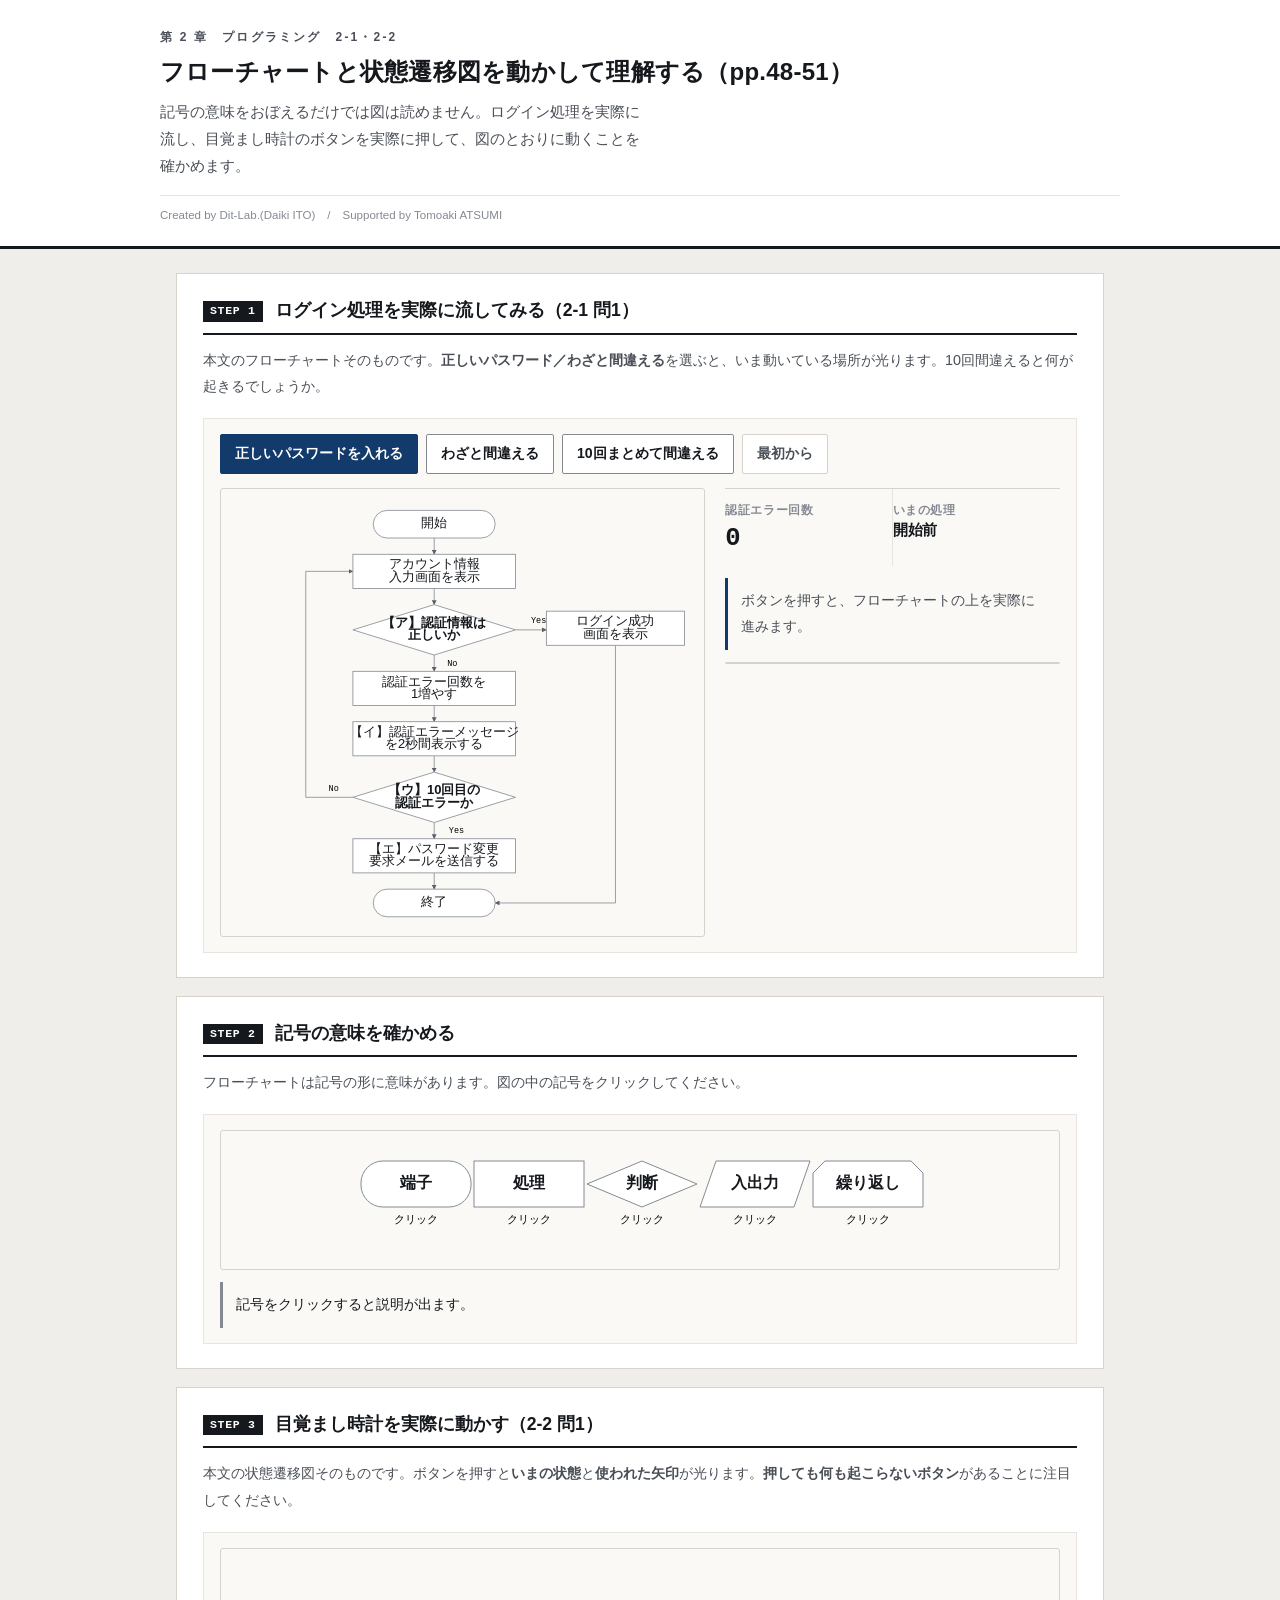
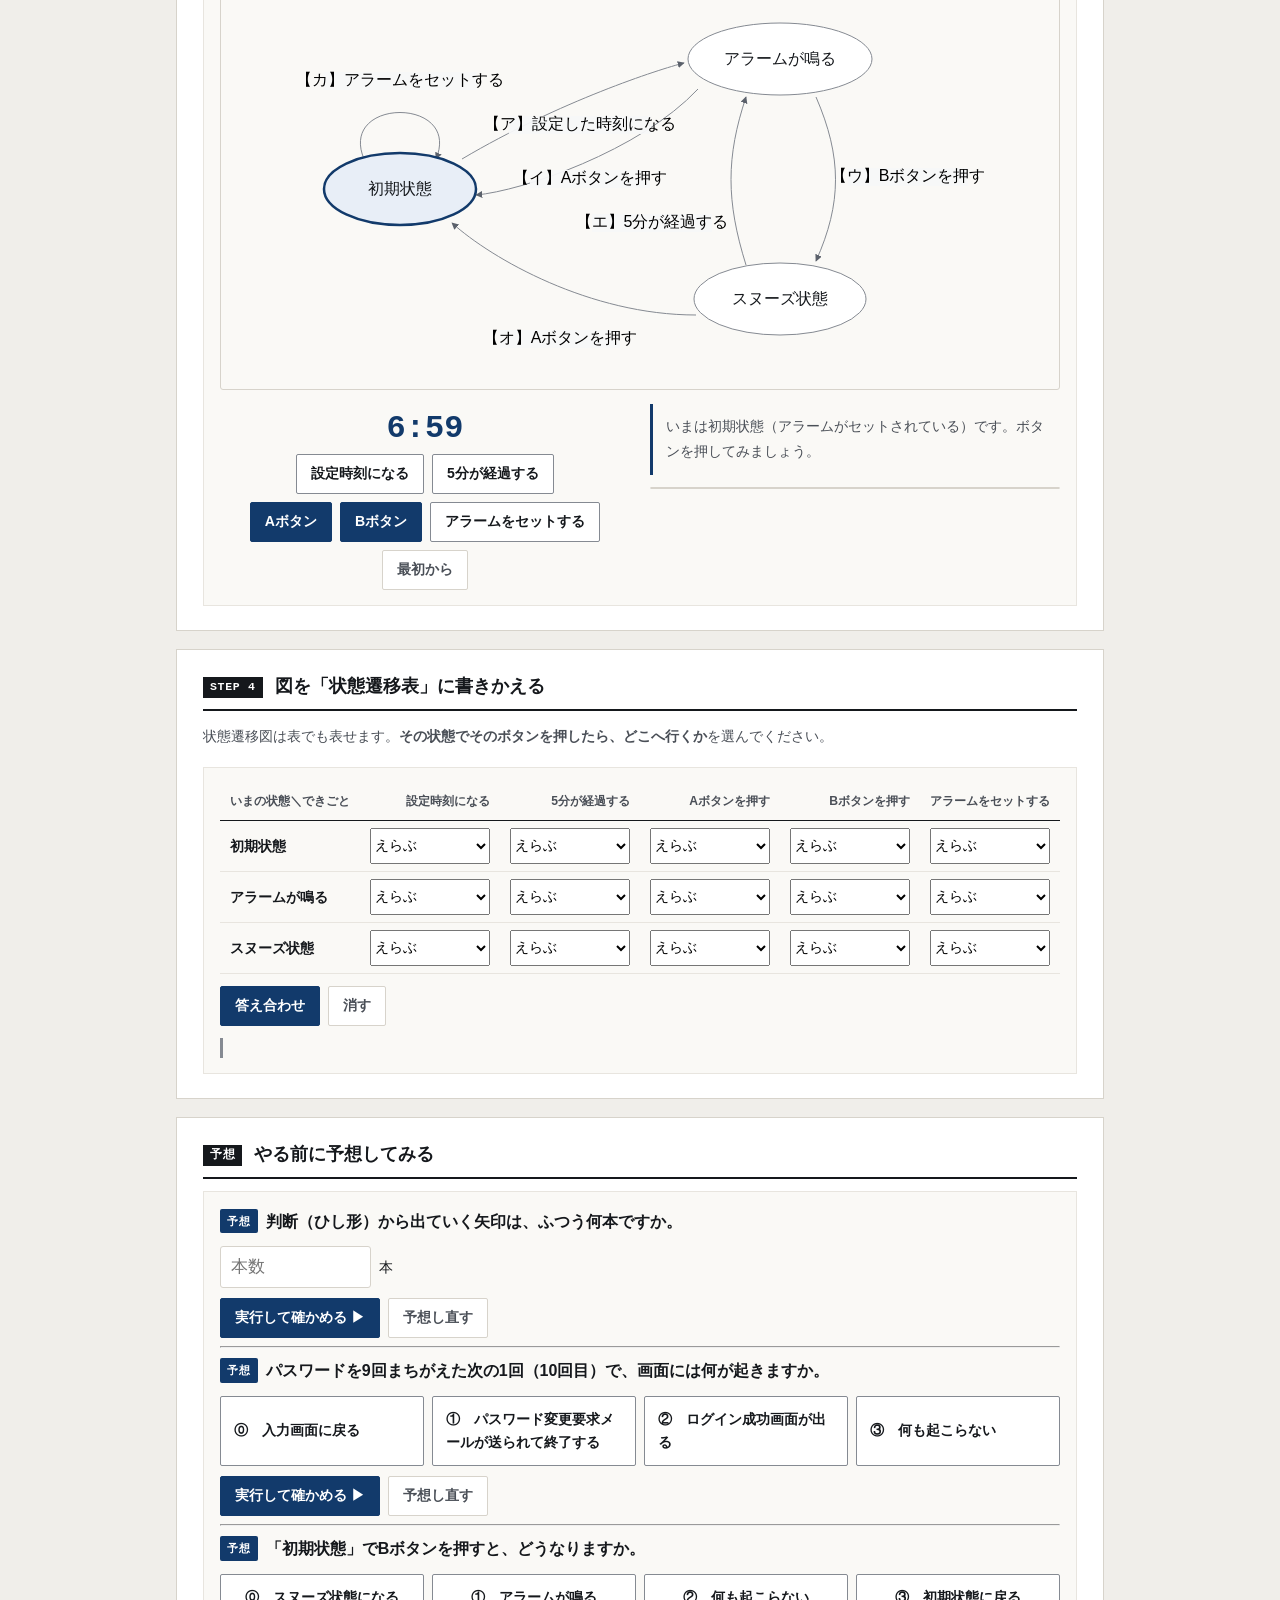
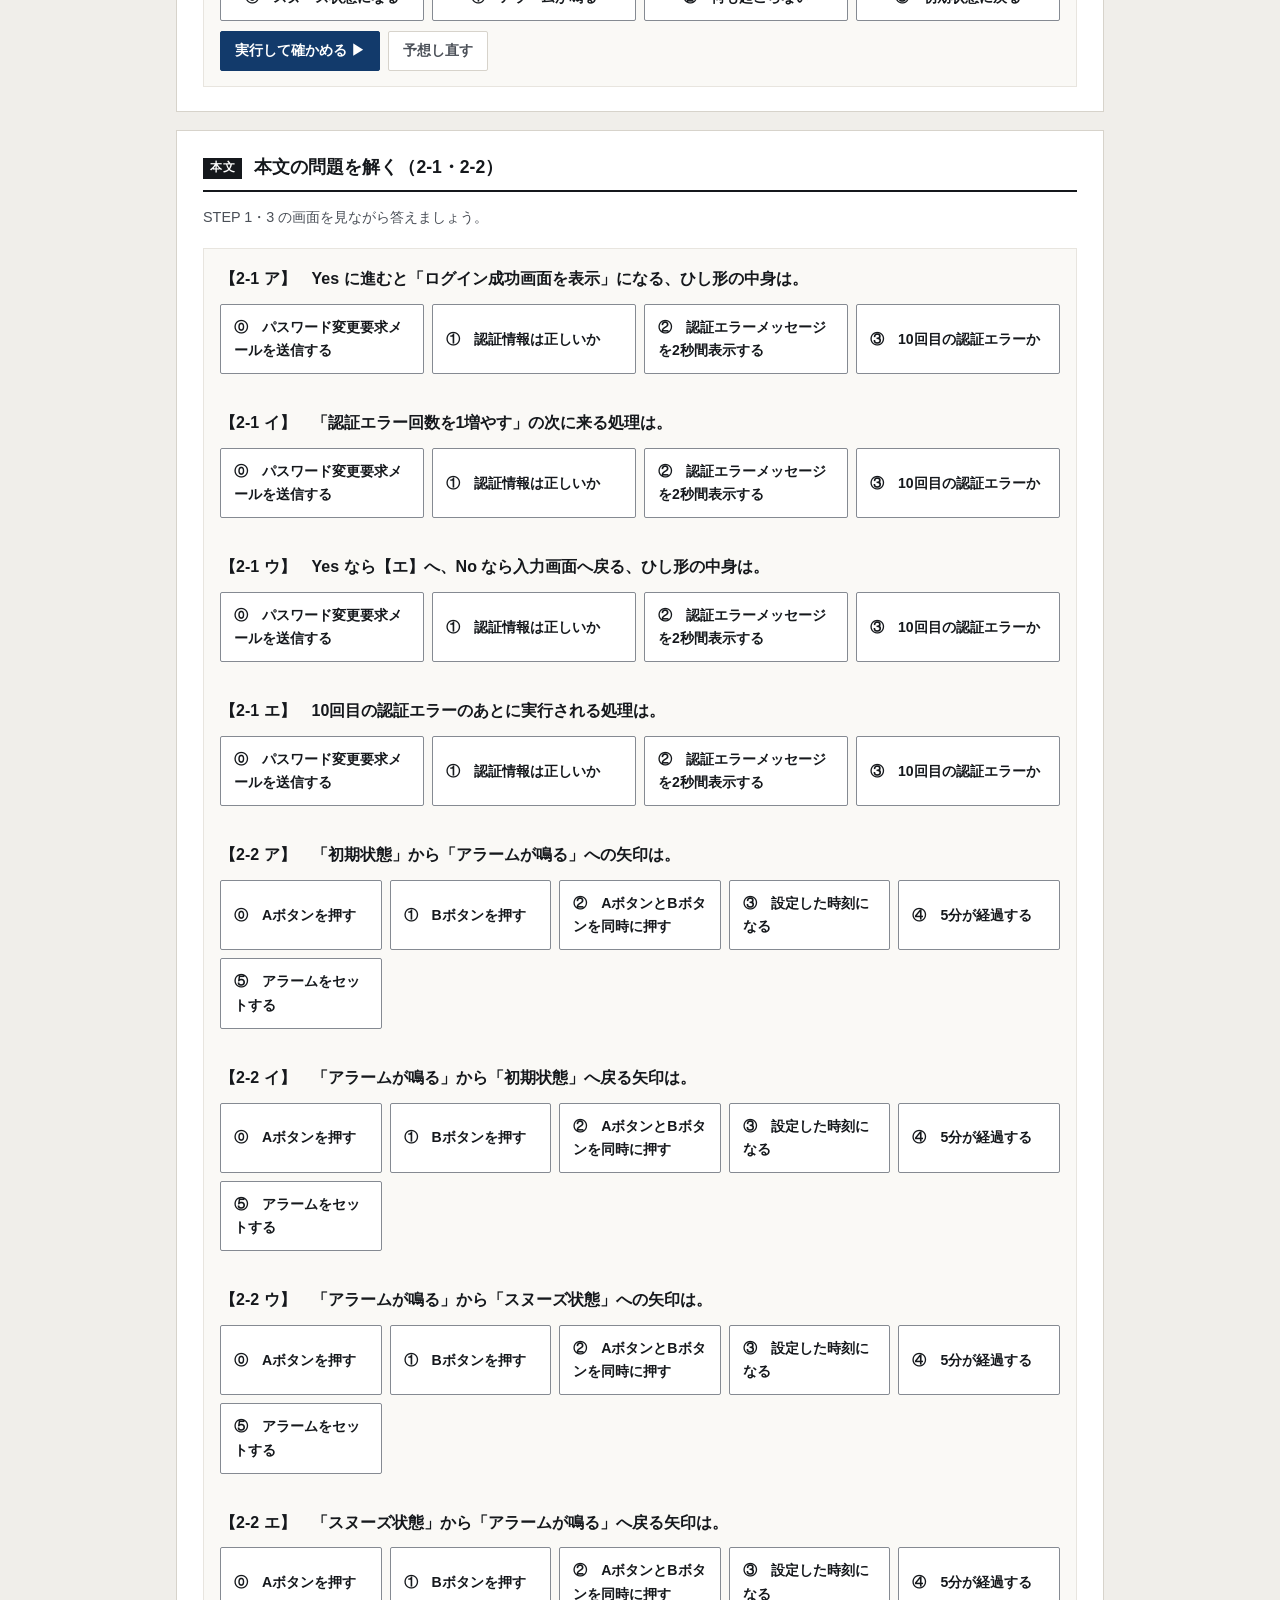
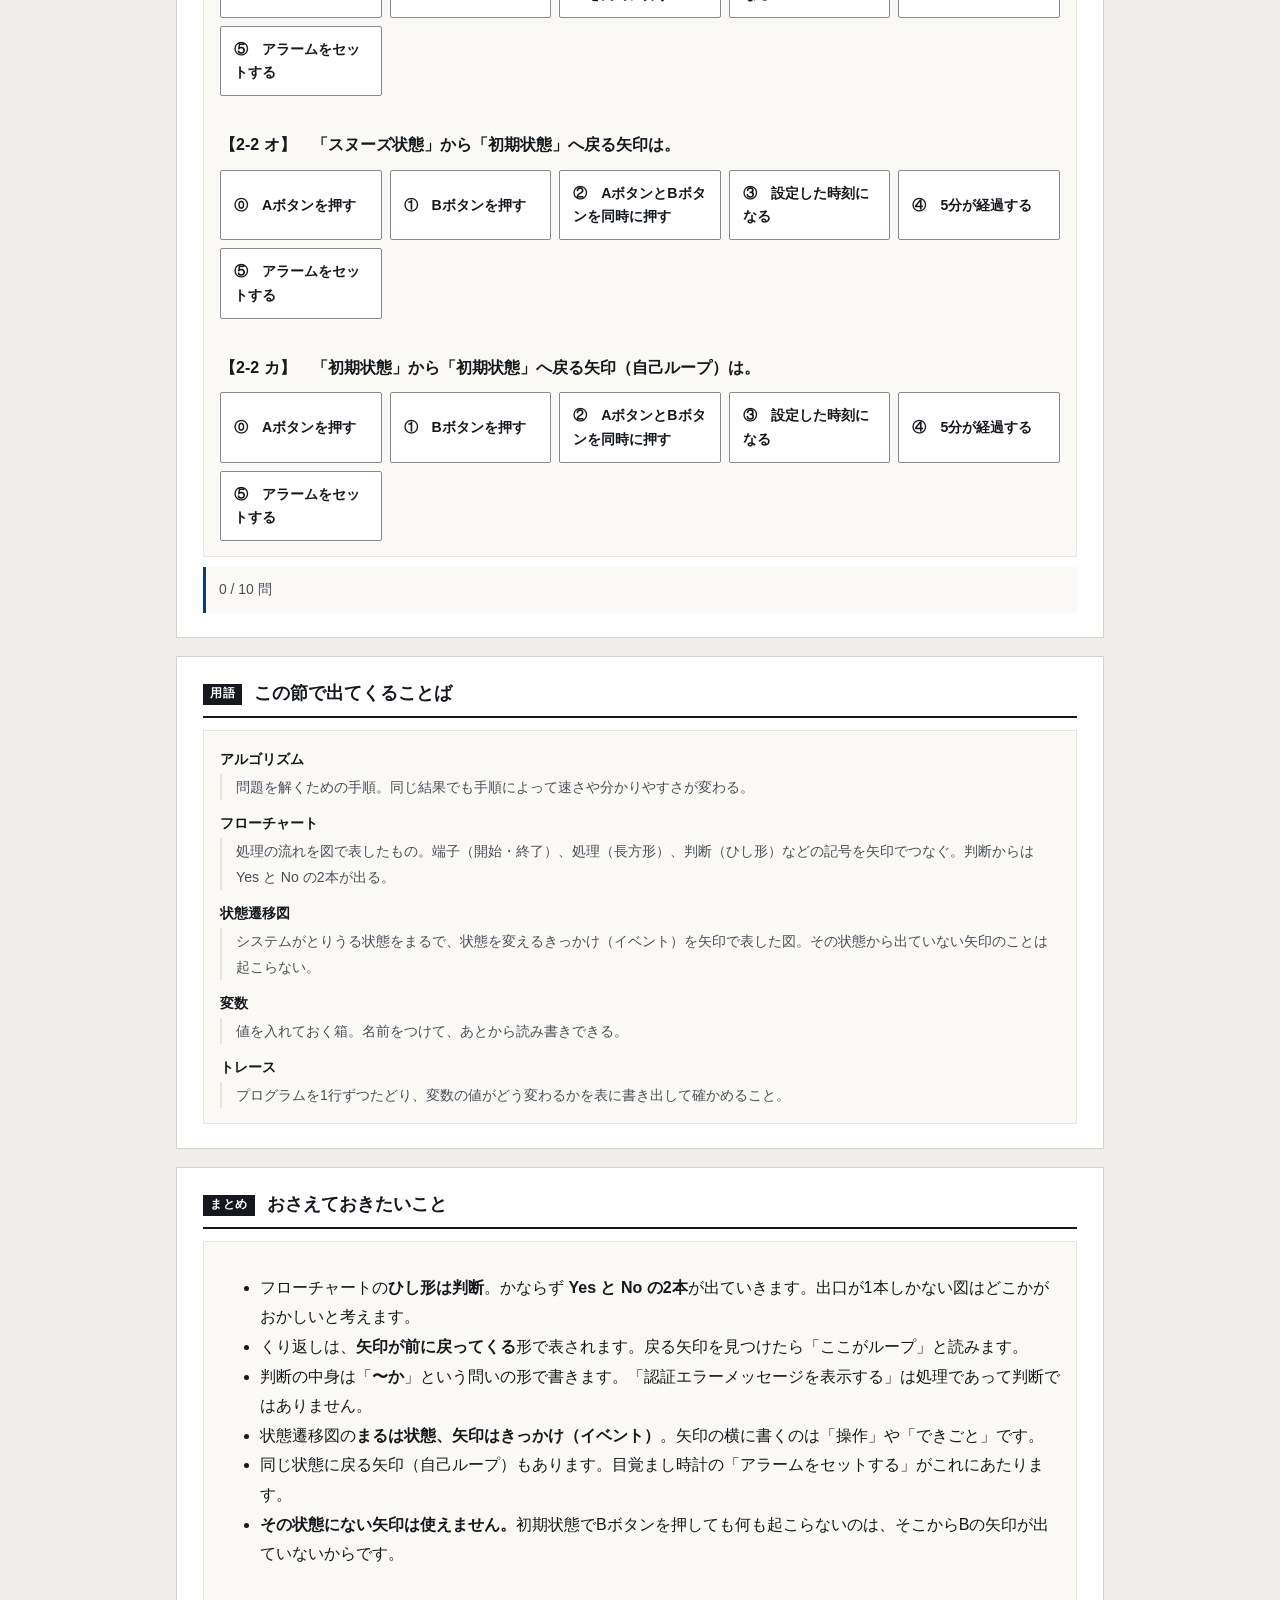
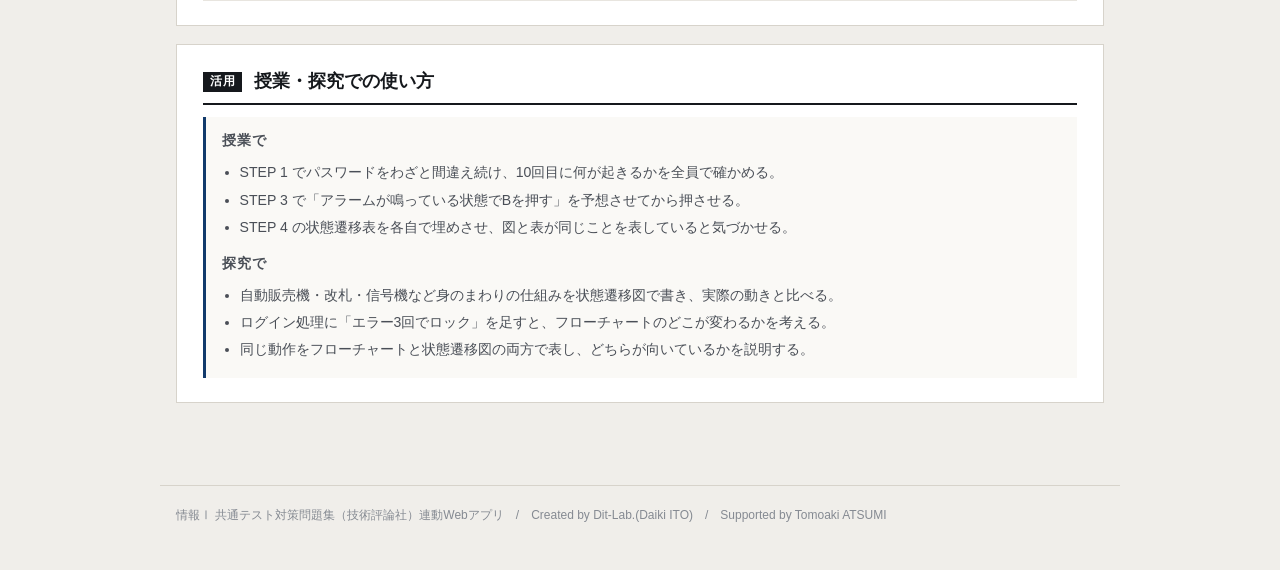
==== index.html @ e41168ec "feat: 2-1・2-2の理解用アプリを新規作成（ログイン処理を実際に流すフローチャート、目覚まし時計の状態遷移図の操作、状態遷移表、本文全10問）" ====
<!DOCTYPE html>
<html lang="ja">
<head>
<meta charset="UTF-8">
<meta name="viewport" content="width=device-width, initial-scale=1.0">
<title>フローチャートと状態遷移図を動かして理解する｜情報Ⅰ共通テスト対策問題集</title>
<meta name="description" content="記号の意味をおぼえるだけでは図は読めません。ログイン処理を実際に流し、目覚まし時計のボタンを実際に押して、図のとおりに動くことを確かめます。">
<link rel="icon" href="data:image/svg+xml,%3Csvg xmlns=%22http://www.w3.org/2000/svg%22 viewBox=%220 0 32 32%22%3E%3Crect width=%2232%22 height=%2232%22 fill=%22%2315181c%22/%3E%3Ctext x=%2216%22 y=%2222%22 font-size=%2218%22 font-family=%22monospace%22 fill=%22%23fff%22 text-anchor=%22middle%22%3E01%3C/text%3E%3C/svg%3E">
<link rel="stylesheet" href="css/style.css?v=ea93572e">
<link rel="stylesheet" href="css/app.css?v=269c6e0c">
</head>
<body>

<header class="app-header">
  <div class="inner">
    <span class="eyebrow">第 2 章　プログラミング　2-1・2-2</span>
    <h1>フローチャートと状態遷移図を動かして理解する（pp.48-51）</h1>
    <p class="lead">記号の意味をおぼえるだけでは図は読めません。ログイン処理を実際に流し、目覚まし時計のボタンを実際に押して、図のとおりに動くことを確かめます。</p>
    <p class="credit">Created by Dit-Lab.(Daiki ITO)　/　Supported by Tomoaki ATSUMI</p>
  </div>
</header>

<main class="wrap">
  <section class="step" id="step1">
    <h2><span class="no">STEP 1</span>ログイン処理を実際に流してみる（2-1 問1）</h2>
    <p class="desc">本文のフローチャートそのものです。<strong>正しいパスワード／わざと間違える</strong>を選ぶと、いま動いている場所が光ります。10回間違えると何が起きるでしょうか。</p>
    <div class="panel">
      <div class="btn-row" style="flex-wrap:wrap">
        <button class="btn primary" data-fc="ok">正しいパスワードを入れる</button>
        <button class="btn" data-fc="ng">わざと間違える</button>
        <button class="btn" data-fc="ng10">10回まとめて間違える</button>
        <button class="btn ghost" data-fc="reset">最初から</button>
      </div>
      <div class="grid c21" style="margin-top:14px">
        <div class="svgwrap"><div id="fcSvg"></div></div>
        <div>
          <div class="metrics">
            <div class="metric"><div class="k">認証エラー回数</div><div class="v" id="fcCnt">0</div></div>
            <div class="metric"><div class="k">いまの処理</div><div class="v" id="fcNow" style="font-size:.95rem">開始前</div></div>
          </div>
          <div class="note" id="fcNote" style="margin-top:12px"></div>
          <div class="evlog" id="fcLog" style="margin-top:12px"></div>
        </div>
      </div>
    </div>
  </section>

  <section class="step" id="step2">
    <h2><span class="no">STEP 2</span>記号の意味を確かめる</h2>
    <p class="desc">フローチャートは記号の形に意味があります。図の中の記号をクリックしてください。</p>
    <div class="panel">
      <div class="svgwrap"><div id="symSvg"></div></div>
      <div class="note" id="symNote" style="margin-top:12px">記号をクリックすると説明が出ます。</div>
    </div>
  </section>

  <section class="step" id="step3">
    <h2><span class="no">STEP 3</span>目覚まし時計を実際に動かす（2-2 問1）</h2>
    <p class="desc">本文の状態遷移図そのものです。ボタンを押すと<strong>いまの状態</strong>と<strong>使われた矢印</strong>が光ります。<strong>押しても何も起こらないボタン</strong>があることに注目してください。</p>
    <div class="panel">
      <div class="svgwrap"><div id="stSvg"></div></div>
      <div class="grid c2" style="margin-top:14px">
        <div>
          <div class="clockbox" id="stClock">6:59</div>
          <div class="btn-row" style="flex-wrap:wrap;justify-content:center">
            <button class="btn" data-ev="time">設定時刻になる</button>
            <button class="btn" data-ev="min5">5分が経過する</button>
          </div>
          <div class="btn-row" style="flex-wrap:wrap;justify-content:center;margin-top:8px">
            <button class="btn primary" data-ev="A">Aボタン</button>
            <button class="btn primary" data-ev="B">Bボタン</button>
            <button class="btn" data-ev="set">アラームをセットする</button>
          </div>
          <div class="btn-row" style="justify-content:center;margin-top:8px">
            <button class="btn ghost" data-ev="reset">最初から</button>
          </div>
        </div>
        <div>
          <div class="note" id="stNote"></div>
          <div class="evlog" id="stLog" style="margin-top:12px"></div>
        </div>
      </div>
    </div>
  </section>

  <section class="step" id="step4">
    <h2><span class="no">STEP 4</span>図を「状態遷移表」に書きかえる</h2>
    <p class="desc">状態遷移図は表でも表せます。<strong>その状態でそのボタンを押したら、どこへ行くか</strong>を選んでください。</p>
    <div class="panel">
      <div class="tbl-scroll"><table class="tbl strans" id="trTable"></table></div>
      <div class="btn-row" style="margin-top:12px">
        <button class="btn primary" id="trCheck">答え合わせ</button>
        <button class="btn ghost" id="trClear">消す</button>
      </div>
      <div class="note" id="trNote" style="margin-top:12px"></div>
    </div>
  </section>

  <section class="step" id="stepGuess">
    <h2><span class="no">予想</span>やる前に予想してみる</h2>
    <div class="panel">
      <div id="pd1"></div>
      <hr class="sep">
      <div id="pd2"></div>
      <hr class="sep">
      <div id="pd3"></div>
    </div>
  </section>

  <section class="step" id="stepBook">
    <h2><span class="no">本文</span>本文の問題を解く（2-1・2-2）</h2>
    <p class="desc">STEP 1・3 の画面を見ながら答えましょう。</p>
    <div class="panel" id="bookBox"></div>
    <div class="note" id="bookNote" style="margin-top:10px"></div>
  </section>

  <section class="step" id="glossary">
    <h2><span class="no">用語</span>この節で出てくることば</h2>
    <div class="panel"><div id="glossBox"></div></div>
  </section>

  <section class="step" id="wrap">
    <h2><span class="no">まとめ</span>おさえておきたいこと</h2>
    <div class="panel">
      <ul class="bullets">
        <li>フローチャートの<strong>ひし形は判断</strong>。かならず <strong>Yes と No の2本</strong>が出ていきます。出口が1本しかない図はどこかがおかしいと考えます。</li>
        <li>くり返しは、<strong>矢印が前に戻ってくる</strong>形で表されます。戻る矢印を見つけたら「ここがループ」と読みます。</li>
        <li>判断の中身は「<strong>〜か</strong>」という問いの形で書きます。「認証エラーメッセージを表示する」は処理であって判断ではありません。</li>
        <li>状態遷移図の<strong>まるは状態、矢印はきっかけ（イベント）</strong>。矢印の横に書くのは「操作」や「できごと」です。</li>
        <li>同じ状態に戻る矢印（自己ループ）もあります。目覚まし時計の「アラームをセットする」がこれにあたります。</li>
        <li><strong>その状態にない矢印は使えません。</strong>初期状態でBボタンを押しても何も起こらないのは、そこからBの矢印が出ていないからです。</li>
      </ul>
    </div>
  </section>

  <section class="step">
    <h2><span class="no">活用</span>授業・探究での使い方</h2>
    <div class="use-note">
      <h3>授業で</h3>
      <ul>
        <li>STEP 1 でパスワードをわざと間違え続け、10回目に何が起きるかを全員で確かめる。</li>
        <li>STEP 3 で「アラームが鳴っている状態でBを押す」を予想させてから押させる。</li>
        <li>STEP 4 の状態遷移表を各自で埋めさせ、図と表が同じことを表していると気づかせる。</li>
      </ul>
      <h3 style="margin-top:12px">探究で</h3>
      <ul>
        <li>自動販売機・改札・信号機など身のまわりの仕組みを状態遷移図で書き、実際の動きと比べる。</li>
        <li>ログイン処理に「エラー3回でロック」を足すと、フローチャートのどこが変わるかを考える。</li>
        <li>同じ動作をフローチャートと状態遷移図の両方で表し、どちらが向いているかを説明する。</li>
      </ul>
    </div>
  </section>

</main>

<footer class="app-footer">
  情報Ⅰ 共通テスト対策問題集（技術評論社）連動Webアプリ　/　Created by Dit-Lab.(Daiki ITO)　/　Supported by Tomoaki ATSUMI
</footer>

<script src="js/terms.js?v=8bb83ddb"></script>
<script src="js/quiz.js?v=13402362"></script>
<script src="js/predict.js?v=1b9c8bf0"></script>
<script src="js/app.js?v=bdd1c2e1"></script>
</body>
</html>
---- css/style.css ----
/* =========================================================
   情報Ⅰ 共通テスト対策問題集 — Web アプリ共通スタイル
   紙面（参考書）に寄せた設計。装飾色は使わず、色は意味を持つときだけ。
   ========================================================= */

:root{
  --paper:#ffffff;
  --paper-2:#faf9f6;      /* うすい紙 */
  --bg:#f0eeea;           /* 台紙 */
  --ink:#15181c;
  --ink-2:#4a4f57;
  --ink-3:#858a92;
  --rule:#d7d3cb;         /* 罫線 */
  --rule-2:#e8e5df;
  --accent:#123a6b;       /* 濃紺。主要操作と現在地だけに使う */
  --accent-w:#e9eef6;
  --zero:#c0392b;         /* 左＝0 */
  --one:#1d4ed8;          /* 右＝1 */
  --ok:#1f7a3d;   --ok-bg:#eef6f0;
  --ng:#b3261e;   --ng-bg:#fbefee;
  --warn:#8a5a00; --warn-bg:#fbf5e8;
  --font:"Hiragino Kaku Gothic ProN","Hiragino Sans","Yu Gothic Medium","Yu Gothic",
         "Noto Sans JP",Meiryo,-apple-system,BlinkMacSystemFont,sans-serif;
  --mono:"SFMono-Regular",Menlo,Consolas,"Courier New",monospace;
}

*{box-sizing:border-box}
[hidden]{display:none !important}
html{-webkit-text-size-adjust:100%}
body{
  margin:0; background:var(--bg); color:var(--ink);
  font-family:var(--font); font-size:16px; line-height:1.85;
  font-feature-settings:"palt" 1;
}
h1,h2,h3,h4{line-height:1.45; margin:0; font-weight:700}
p{margin:0 0 .75em} p:last-child{margin-bottom:0}
a{color:var(--accent)}

/* ---------- 標題 ---------- */
.app-header{background:var(--paper); border-bottom:3px solid var(--ink); padding:26px 20px 20px}
.app-header .inner{max-width:960px; margin:0 auto}
.app-header .eyebrow{
  font-size:.75rem; font-weight:700; color:var(--ink-2); letter-spacing:.18em;
  display:block; margin-bottom:7px;
}
.app-header h1{font-size:1.5rem; letter-spacing:.01em}
.app-header .lead{font-size:.92rem; color:var(--ink-2); margin-top:9px; max-width:60ch}
.app-header .credit{
  font-size:.72rem; color:var(--ink-3); margin-top:14px;
  padding-top:9px; border-top:1px solid var(--rule-2);
}

/* ---------- 版面 ---------- */
.wrap{max-width:960px; margin:0 auto; padding:24px 16px 64px}
.step{background:var(--paper); border:1px solid var(--rule); padding:24px 26px; margin-bottom:18px}
.step > h2{
  display:flex; align-items:baseline; gap:12px; font-size:1.1rem;
  padding-bottom:9px; border-bottom:2px solid var(--ink); margin-bottom:12px;
}
.step > h2 .no{
  flex:none; font-family:var(--mono); font-size:.72rem; font-weight:700;
  background:var(--ink); color:var(--paper); padding:2px 7px; letter-spacing:.06em;
  position:relative; top:-2px;
}
.step > .desc{color:var(--ink-2); font-size:.9rem; margin-bottom:18px}
.step[hidden]{display:none}

.grid{display:grid; gap:20px}
.grid > *{min-width:0}          /* 子の中身で列が広がるのを防ぐ */
@media(min-width:800px){ .grid.c2{grid-template-columns:1fr 1fr} }
@media(min-width:800px){ .grid.c21{grid-template-columns:1.45fr 1fr} }

.panel{border:1px solid var(--rule-2); background:var(--paper-2); padding:15px 16px; min-width:0}
.panel > h3{
  font-size:.8rem; font-weight:700; color:var(--ink-2); letter-spacing:.08em;
  margin-bottom:12px; padding-bottom:6px; border-bottom:1px solid var(--rule);
}

/* ---------- 部品 ---------- */
.btn{
  appearance:none; border:1px solid var(--ink-3); background:var(--paper); color:var(--ink);
  font-family:inherit; font-size:.88rem; font-weight:700; padding:8px 14px;
  border-radius:2px; cursor:pointer; min-height:40px; line-height:1.4;
  transition:background .12s, border-color .12s, color .12s;
}
.btn:hover:not(:disabled){background:var(--accent-w); border-color:var(--accent); color:var(--accent)}
.btn:disabled{opacity:.35; cursor:not-allowed}
.btn.primary{background:var(--accent); color:var(--paper); border-color:var(--accent)}
.btn.primary:hover:not(:disabled){background:#0d2c53; color:var(--paper)}
.btn.ghost{border-color:var(--rule); color:var(--ink-2)}
.btn.sm{font-size:.8rem; padding:5px 10px; min-height:34px}
.btn-row{display:flex; flex-wrap:wrap; gap:8px; align-items:center}

/* タブ（見出し下線式） */
.seg{display:flex; gap:0; border-bottom:1px solid var(--rule)}
.seg button{
  appearance:none; border:0; background:transparent; font-family:inherit; font-size:.88rem;
  font-weight:700; color:var(--ink-3); padding:9px 4px; margin-right:26px; cursor:pointer;
  border-bottom:3px solid transparent; margin-bottom:-1px; min-height:40px;
}
.seg button:hover{color:var(--ink-2)}
.seg button[aria-pressed="true"]{color:var(--ink); border-bottom-color:var(--accent)}

label.fld{display:block; font-size:.78rem; font-weight:700; color:var(--ink-2); margin-bottom:5px; letter-spacing:.04em}
input[type=text], textarea, input[type=number]{
  width:100%; font-family:inherit; font-size:1rem; color:var(--ink);
  border:1px solid var(--ink-3); border-radius:2px; padding:9px 11px;
  background:var(--paper); min-height:42px;
}
input:focus, textarea:focus{outline:2px solid var(--accent); outline-offset:-1px; border-color:var(--accent)}
.btn:focus-visible, .seg button:focus-visible, .node-card:focus-visible{outline:2px solid var(--accent); outline-offset:2px}
textarea{resize:vertical; line-height:1.7}
.mono{font-family:var(--mono)}

table.tbl{width:100%; border-collapse:collapse; font-size:.89rem}
table.tbl th, table.tbl td{border-bottom:1px solid var(--rule-2); padding:7px 10px; text-align:right}
table.tbl th:first-child, table.tbl td:first-child{text-align:left}
table.tbl thead th{border-bottom:1.5px solid var(--ink); font-size:.76rem; color:var(--ink-2); font-weight:700; white-space:nowrap}
.tbl-scroll{overflow-x:auto; -webkit-overflow-scrolling:touch; max-width:100%}

.note{padding:10px 13px; font-size:.87rem; border-left:3px solid var(--ink-3); background:var(--paper-2)}
.note.ok{background:var(--ok-bg); border-left-color:var(--ok); color:#123f22}
.note.ng{background:var(--ng-bg); border-left-color:var(--ng); color:#6d1a15}
.note.info{background:var(--paper-2); border-left-color:var(--accent); color:var(--ink-2)}
.note.warn{background:var(--warn-bg); border-left-color:var(--warn); color:#5c3d00}
.note[hidden]{display:none}

.badge{
  display:inline-block; font-size:.72rem; font-weight:700; padding:1px 7px;
  border:1px solid var(--rule); color:var(--ink-2); background:var(--paper); letter-spacing:.04em;
}

/* 数値は罫線で仕切るだけ。カードにしない */
.metrics{display:flex; flex-wrap:wrap; gap:0; border-top:1px solid var(--rule)}
.metric{flex:1 1 130px; padding:11px 14px 11px 0; border-right:1px solid var(--rule-2)}
.metric:last-child{border-right:0}
.metric .k{font-size:.74rem; color:var(--ink-3); font-weight:700; letter-spacing:.05em}
.metric .v{font-size:1.6rem; font-weight:700; line-height:1.3; font-family:var(--mono); letter-spacing:-.01em}
.metric .s{font-size:.76rem; color:var(--ink-2)}

.bit0{color:var(--zero); font-weight:700}
.bit1{color:var(--one); font-weight:700}

.app-footer{
  max-width:960px; margin:0 auto; padding:18px 16px 44px; color:var(--ink-3);
  font-size:.75rem; border-top:1px solid var(--rule);
}
.sr-only{position:absolute;width:1px;height:1px;overflow:hidden;clip:rect(0 0 0 0);white-space:nowrap}

@media(max-width:640px){
  body{font-size:15px}
  .app-header{padding:20px 16px 16px}
  .app-header h1{font-size:1.16rem}
  .wrap{padding:16px 12px 52px}
  .step{padding:18px 15px}
  .seg button{margin-right:18px; font-size:.84rem}
  .metric{flex-basis:50%; border-right:0}
}
@media (prefers-reduced-motion:reduce){ *{animation:none!important; transition:none!important} }

/* ---------- 自分のデータ・共有・印刷 ---------- */
.toolbar{display:flex; flex-wrap:wrap; gap:8px; align-items:center; margin-top:12px;
  padding-top:12px; border-top:1px solid var(--rule-2)}
.toolbar .hint{font-size:.78rem; color:var(--ink-3)}
.paste-area{width:100%; min-height:110px; font-family:var(--mono); font-size:.86rem}
.use-note{background:var(--paper-2); border-left:3px solid var(--accent); padding:14px 16px; font-size:.88rem}
.use-note h3{font-size:.86rem; letter-spacing:.06em; margin-bottom:8px; color:var(--ink-2)}
.use-note ol, .use-note ul{margin:0; padding-left:1.25em; line-height:1.95; color:var(--ink-2)}

@media print{
  body{background:#fff}
  .app-header{border-bottom:2px solid #000}
  .step{border:1px solid #bbb; break-inside:avoid; page-break-inside:avoid; margin-bottom:12px}
  .btn, .seg, .toolbar, input[type=range]{display:none !important}
  .note{border-left-width:2px}
  a[href]:after{content:""}
}

/* ---------- 入力グリッド ---------- */
.dg-scroll{overflow:auto; -webkit-overflow-scrolling:touch; border:1px solid var(--rule); background:var(--paper); max-height:420px}
table.dg{border-collapse:collapse; font-family:var(--mono); font-size:.9rem; min-width:100%}
table.dg th, table.dg td{border:1px solid var(--rule-2); padding:0}
table.dg thead th{background:var(--paper-2); position:sticky; top:0; z-index:2}
table.dg .dg-n{background:var(--paper-2); color:var(--ink-3); font-size:.76rem; font-weight:400;
  text-align:center; min-width:34px; padding:0 4px; position:sticky; left:0; z-index:1}
table.dg .dg-corner{background:var(--paper-2); min-width:34px; position:sticky; left:0; z-index:3}
table.dg .dg-act{background:var(--paper-2); width:34px}
.dg-h, .dg-c{width:100%; min-width:96px; border:0; background:transparent; font-family:inherit;
  font-size:.9rem; padding:8px 9px; color:var(--ink); min-height:38px}
.dg-h{font-weight:700; font-family:var(--font); font-size:.82rem; color:var(--ink-2)}
.dg-c.num{text-align:right}
.dg-c:focus, .dg-h:focus{outline:2px solid var(--accent); outline-offset:-2px; background:var(--accent-w)}
.dg-del{border:0; background:transparent; color:var(--ink-3); cursor:pointer; width:32px; height:34px; font-size:1rem}
.dg-del:hover{color:var(--ng)}
.dg-tools{display:flex; flex-wrap:wrap; gap:8px; align-items:center; margin-top:10px}
.dg-hint{font-size:.76rem; color:var(--ink-3)}

/* ---------- ファイル読み込み ---------- */
.filebox{display:flex; flex-wrap:wrap; gap:10px; align-items:center; padding:12px;
  border:1px dashed var(--rule); background:var(--paper-2)}
.filebox input[type=file]{font-size:.85rem; font-family:inherit; max-width:100%}
.filebox .sel{max-width:220px}
.filelabel{display:inline-flex; align-items:center; gap:6px; font-size:.85rem; font-weight:700;
  border:1px solid var(--ink-3); background:var(--paper); padding:8px 14px; border-radius:2px; cursor:pointer; min-height:40px}
.filelabel:hover{border-color:var(--accent); color:var(--accent); background:var(--accent-w)}
.filelabel input{display:none}

/* ---------- 用語解説 ---------- */
.term{position:relative; border-bottom:1.5px dotted var(--accent); cursor:help; color:var(--accent); font-weight:700}
.term .term-pop{display:none; position:absolute; left:0; top:1.7em; z-index:50; width:min(300px,78vw);
  background:var(--paper); border:1px solid var(--ink-3); box-shadow:0 6px 20px rgba(0,0,0,.14);
  padding:10px 12px; font-size:.82rem; font-weight:400; color:var(--ink-2); line-height:1.75;
  border-left:3px solid var(--accent); cursor:auto; text-align:left}
.term .term-pop b{display:block; color:var(--ink); font-size:.86rem; margin-bottom:3px}
.term.open .term-pop{display:block}
dl.gloss{margin:0; font-size:.88rem}
dl.gloss dt{font-weight:700; color:var(--ink); margin-top:10px}
dl.gloss dt:first-child{margin-top:0}
dl.gloss dd{margin:2px 0 0; color:var(--ink-2); line-height:1.85; padding-left:1em; border-left:2px solid var(--rule-2)}
@media print{ .term{border-bottom:0; color:inherit} .term .term-pop{display:none !important} }

/* ---------- スマホ・タブレット ---------- */
@media (max-width:1024px){
  /* iOS で入力時に画面が勝手に拡大するのを防ぐ（16px 未満だとズームする） */
  input[type=text], input[type=number], textarea, select, .dg-c, .dg-h{ font-size:16px }
  .dg-c, .dg-h{ min-width:110px }
}
@media (max-width:820px){
  .grid.c2,.grid.c21{grid-template-columns:1fr}
  .dg-scroll{max-height:340px}
  .filebox{flex-direction:column; align-items:stretch}
  .filebox .sel{max-width:100%}
  .term .term-pop{left:auto; right:0; width:min(280px,86vw)}
}
@media (max-width:480px){
  .step > h2{font-size:1rem; flex-wrap:wrap}
  .metrics{gap:0}
  .metric{flex-basis:50%; padding-right:10px}
  .metric .v{font-size:1.3rem}
  .btn{padding:8px 12px}
  .dg-tools{gap:6px}
  .dg-hint{width:100%}
}
/* タッチ操作でのスクロールを滑らかに */
.tbl-scroll, .dg-scroll, .tree-box{ -webkit-overflow-scrolling:touch; overscroll-behavior-x:contain }

/* 幅指定つきの入力欄がスマートフォンではみ出さないようにする */
input[type=text], input[type=number], input[type=search], textarea, select{ max-width:100% }
.btn-row > label{ min-width:0; max-width:100% }
.btn-row > label input, .btn-row > label select{ max-width:100% }

/* 共通：○×判定・並べかえ（quiz.js 用） */
.abcde{border:1px solid var(--rule); border-radius:3px; overflow:hidden}
.abcde > div{border-top:1px solid var(--rule); padding:10px 12px}
.abcde > div:first-child{border-top:0}
.abcde .st{display:flex; gap:10px; align-items:flex-start; flex-wrap:wrap}
.abcde .st .k{font-weight:700; font-family:var(--mono); min-width:1.4em}
.abcde .st .t{flex:1; min-width:12em}
.abcde .jb{display:flex; gap:6px}
.abcde .jb .btn{min-width:3.4em; padding:6px 10px; text-align:center}
.prep{display:grid; grid-template-columns:repeat(auto-fit,minmax(150px,1fr)); gap:10px; margin-top:10px}
.prep .slot{border:1px dashed var(--ink-3); border-radius:3px; padding:10px; min-height:92px; background:var(--paper)}
.prep .slot.filled{border-style:solid}
.prep .slot .tag{font:700 .74rem/1.4 var(--mono); color:var(--accent); display:block; margin-bottom:6px}
.prep .slot .txt{font-size:.86rem; line-height:1.7}
.cards{display:flex; flex-wrap:wrap; gap:8px; margin-top:10px}
.cards .c{border:1px solid var(--ink-3); border-radius:3px; padding:9px 12px; background:var(--paper);
  cursor:pointer; font-size:.88rem; max-width:100%; text-align:left; font-family:inherit; color:var(--ink)}
.cards .c:hover{background:var(--warn-bg)}
.cards .c.used{opacity:.35; pointer-events:none}

/* --- 予想してから実行 --- */
.pmark{display:inline-block; background:var(--accent); color:#fff; font-size:.7rem; font-weight:700;
  letter-spacing:.08em; padding:2px 7px; border-radius:2px; margin-right:8px; vertical-align:2px}
input.pin{font-size:1.05rem; padding:7px 10px; border:1px solid var(--rule); border-radius:3px;
  width:9em; max-width:100%; background:#fff}
.btn-row .unit{color:var(--muted); font-size:.9rem}
.choice4 .btn.on{border-color:var(--accent); box-shadow:inset 0 0 0 1px var(--accent); font-weight:700}
/* 設問文の見出し（flex ではなく通常の段落。.qhead は左右振り分け用なので用途が別） */
.pq{margin:0 0 10px; font-weight:700; line-height:1.85}
---- css/app.css ----
.qhead{display:flex; justify-content:space-between; align-items:center; margin-bottom:12px}
.choice4{display:grid; gap:8px; grid-template-columns:repeat(auto-fit,minmax(160px,1fr))}
.choice4 .btn{text-align:left; line-height:1.65; padding:11px 13px}
.choice4 .btn.correct{background:var(--ok-bg); border-color:var(--ok); color:var(--ok)}
.choice4 .btn.wrong{background:var(--ng-bg); border-color:var(--ng); color:var(--ng)}
.choice4.locked{pointer-events:none}
input[type=range]{width:100%; accent-color:var(--accent); height:34px}

/* --- フローチャート --- */
svg .fc-box{fill:#fff;stroke:var(--ink-3);stroke-width:1}
svg .fc-box.on{fill:#fff3c4;stroke:#8a5a00;stroke-width:2}
svg .fc-box.past{fill:#f2f4f7}
svg .fc-t{font:400 12px/1.4 var(--sans);fill:var(--ink)}
svg .fc-t.b{font-weight:700}
svg .fc-lab{font:400 10.5px var(--mono);fill:var(--muted)}
svg .fc-line{fill:none;stroke:var(--ink-3);stroke-width:1}
svg .fc-line.on{stroke:#8a5a00;stroke-width:2}
.svgwrap{overflow-x:auto;border:1px solid var(--rule);border-radius:3px;background:var(--paper-2);padding:10px}
.svgwrap svg{display:block;margin:0 auto}

/* --- 状態遷移図 --- */
svg .st-c{fill:#fff;stroke:var(--ink-3);stroke-width:1}
svg .st-c.now{fill:#e8eef7;stroke:var(--accent);stroke-width:2.5}
svg .st-t{font:700 12.5px var(--sans);fill:var(--ink);text-anchor:middle}
svg .st-e{fill:none;stroke:var(--ink-3);stroke-width:1;marker-end:url(#ar)}
svg .st-e.fire{stroke:var(--accent);stroke-width:2.5}
svg .st-el{font:400 11px var(--sans);fill:var(--muted);text-anchor:middle}
svg .st-el.fire{fill:var(--accent);font-weight:700}
.clockbox{font:700 2rem/1.2 var(--mono);color:var(--accent);text-align:center;padding:6px 0}
.evlog{max-height:190px;overflow:auto;border:1px solid var(--rule);border-radius:3px;background:#fff}
.evlog div{padding:5px 10px;border-bottom:1px solid var(--line);font:.84rem/1.5 var(--mono)}
.evlog div:last-child{border-bottom:0}
table.strans td.pick{background:#e8eef7}
table.strans .sel{width:100%;min-height:36px;font-size:.85rem}
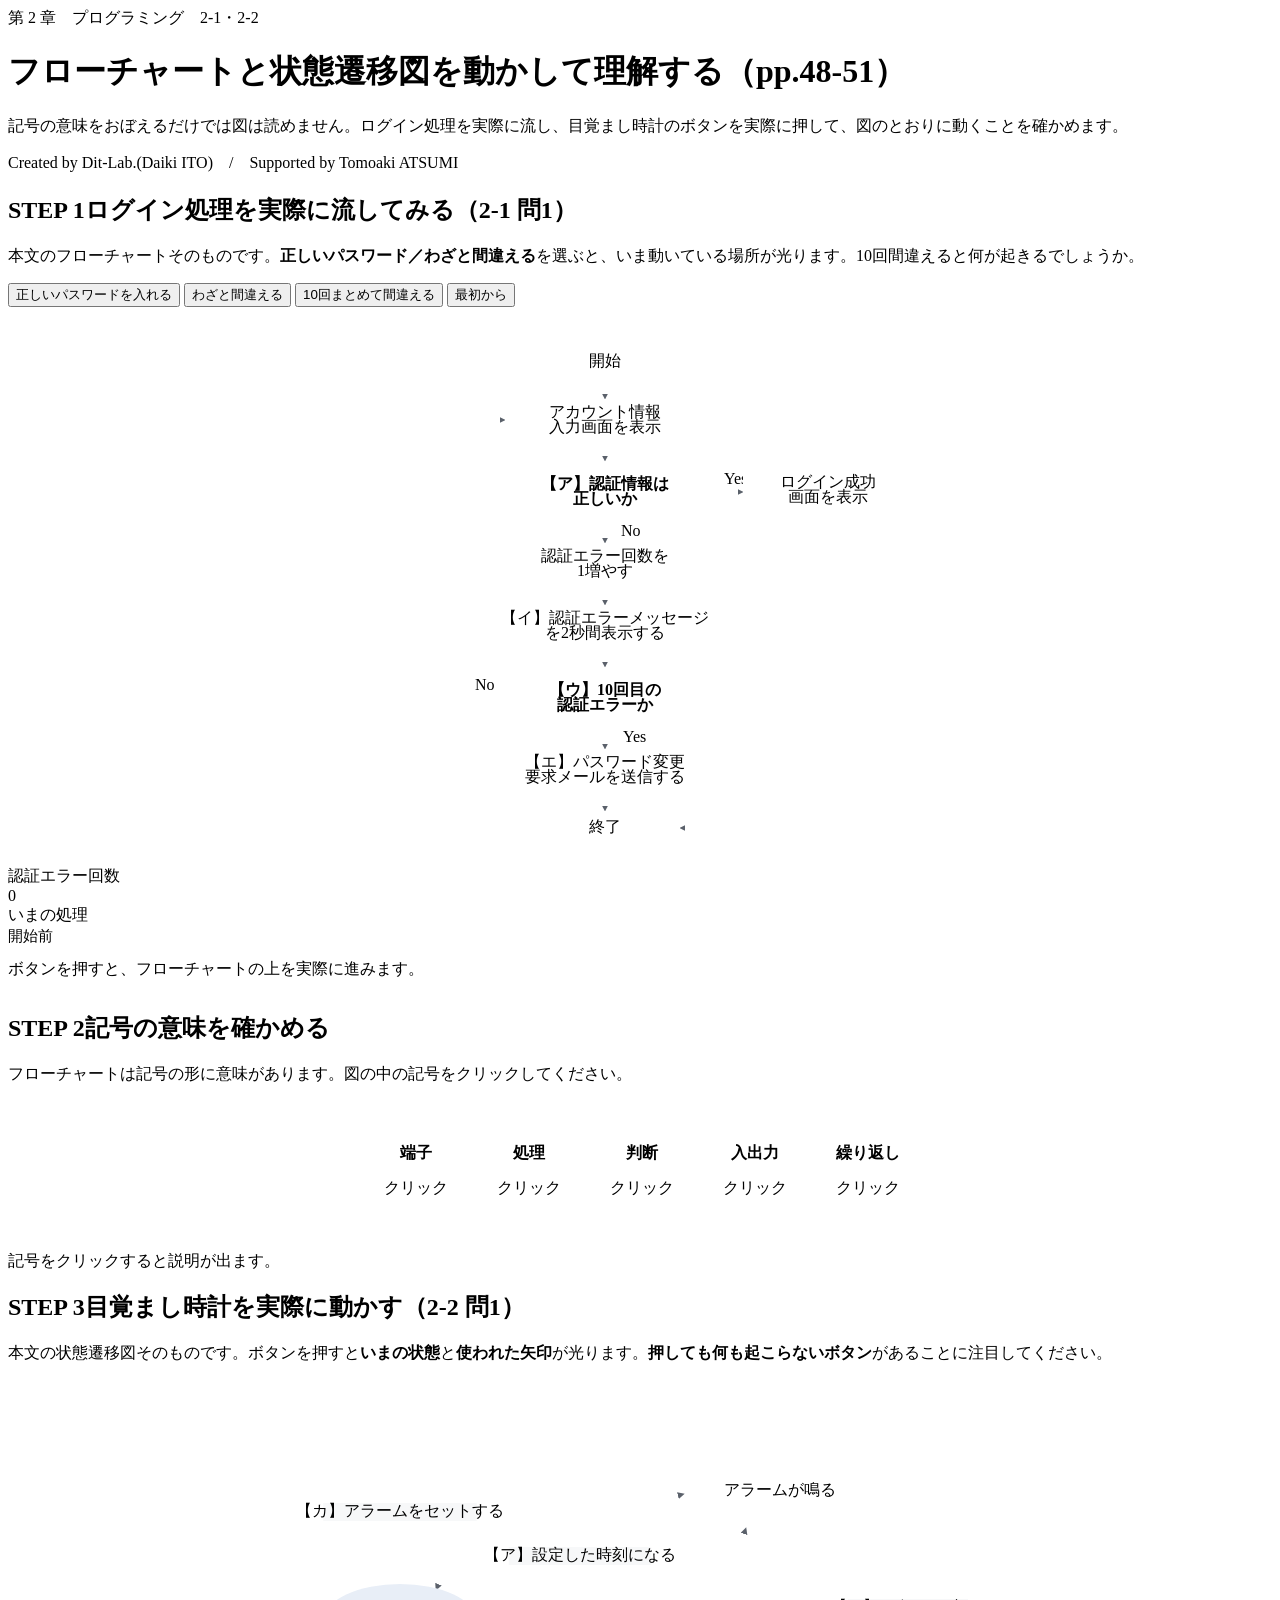
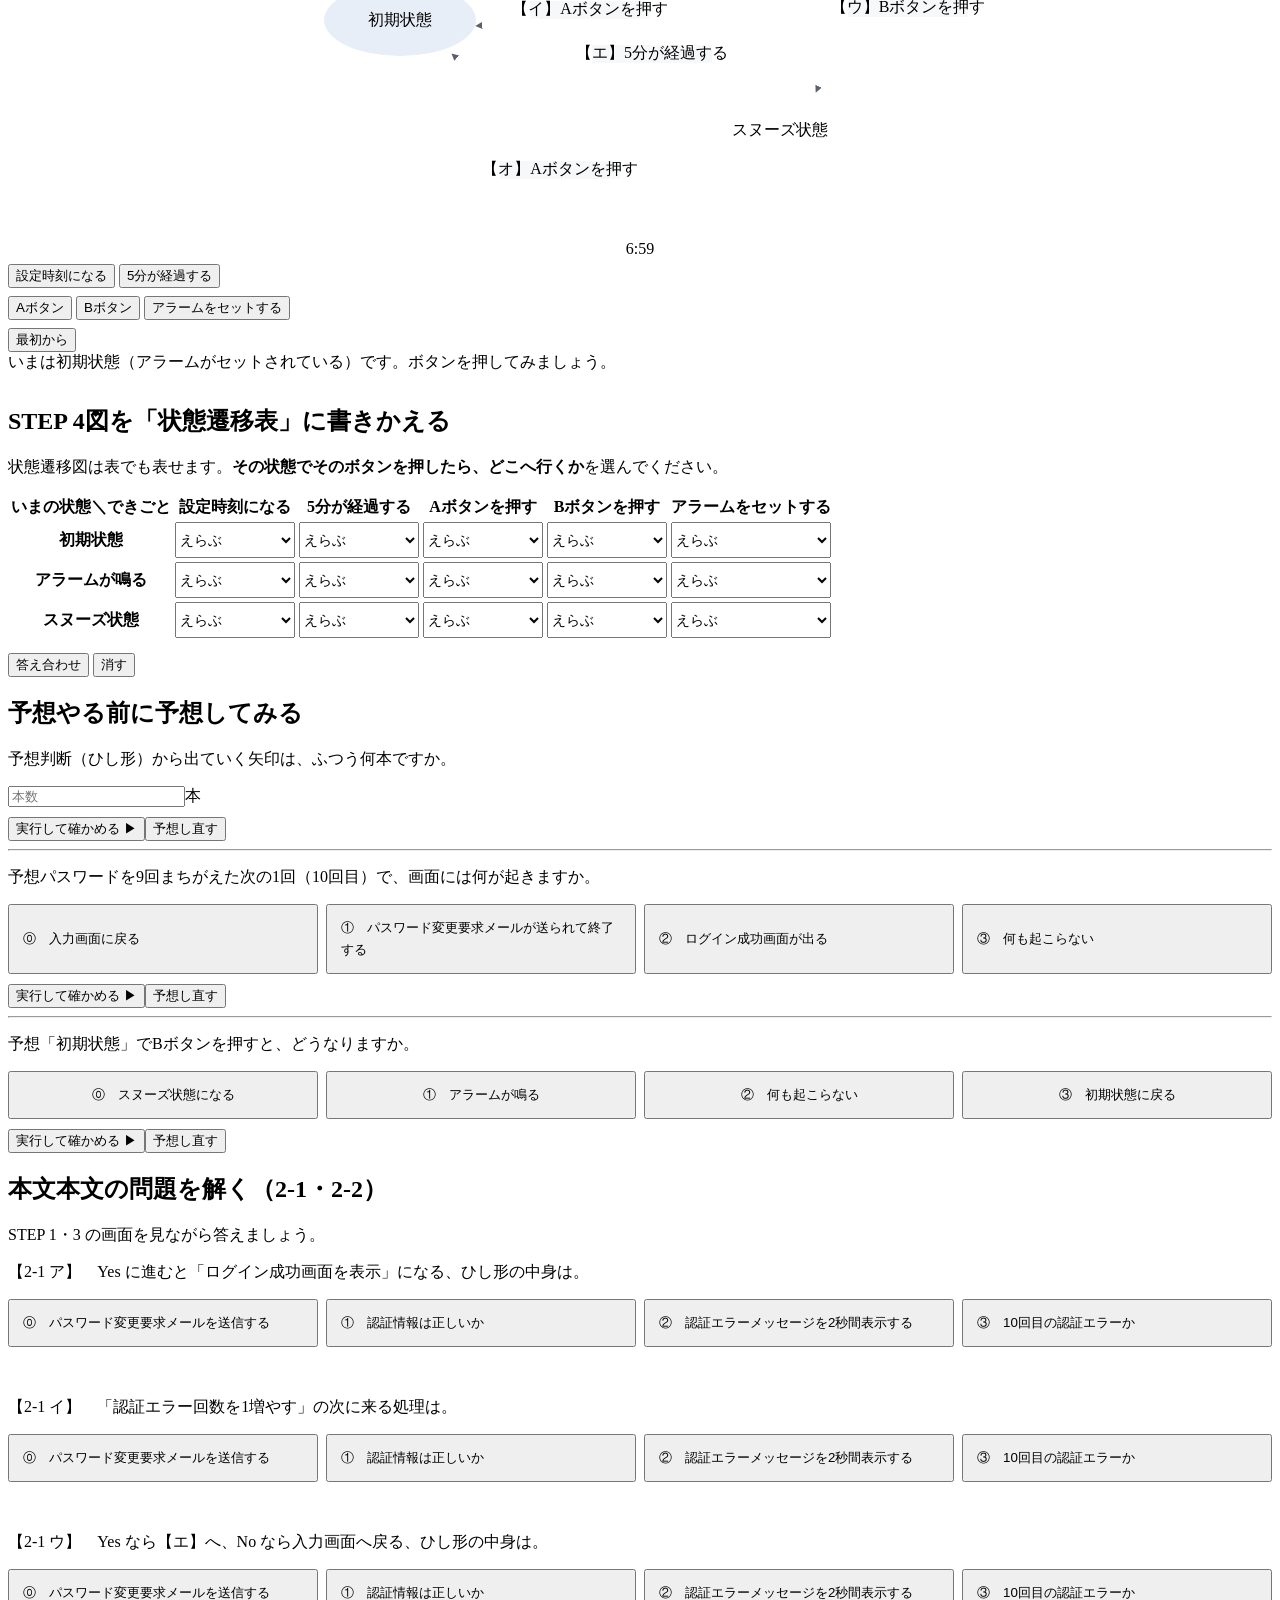
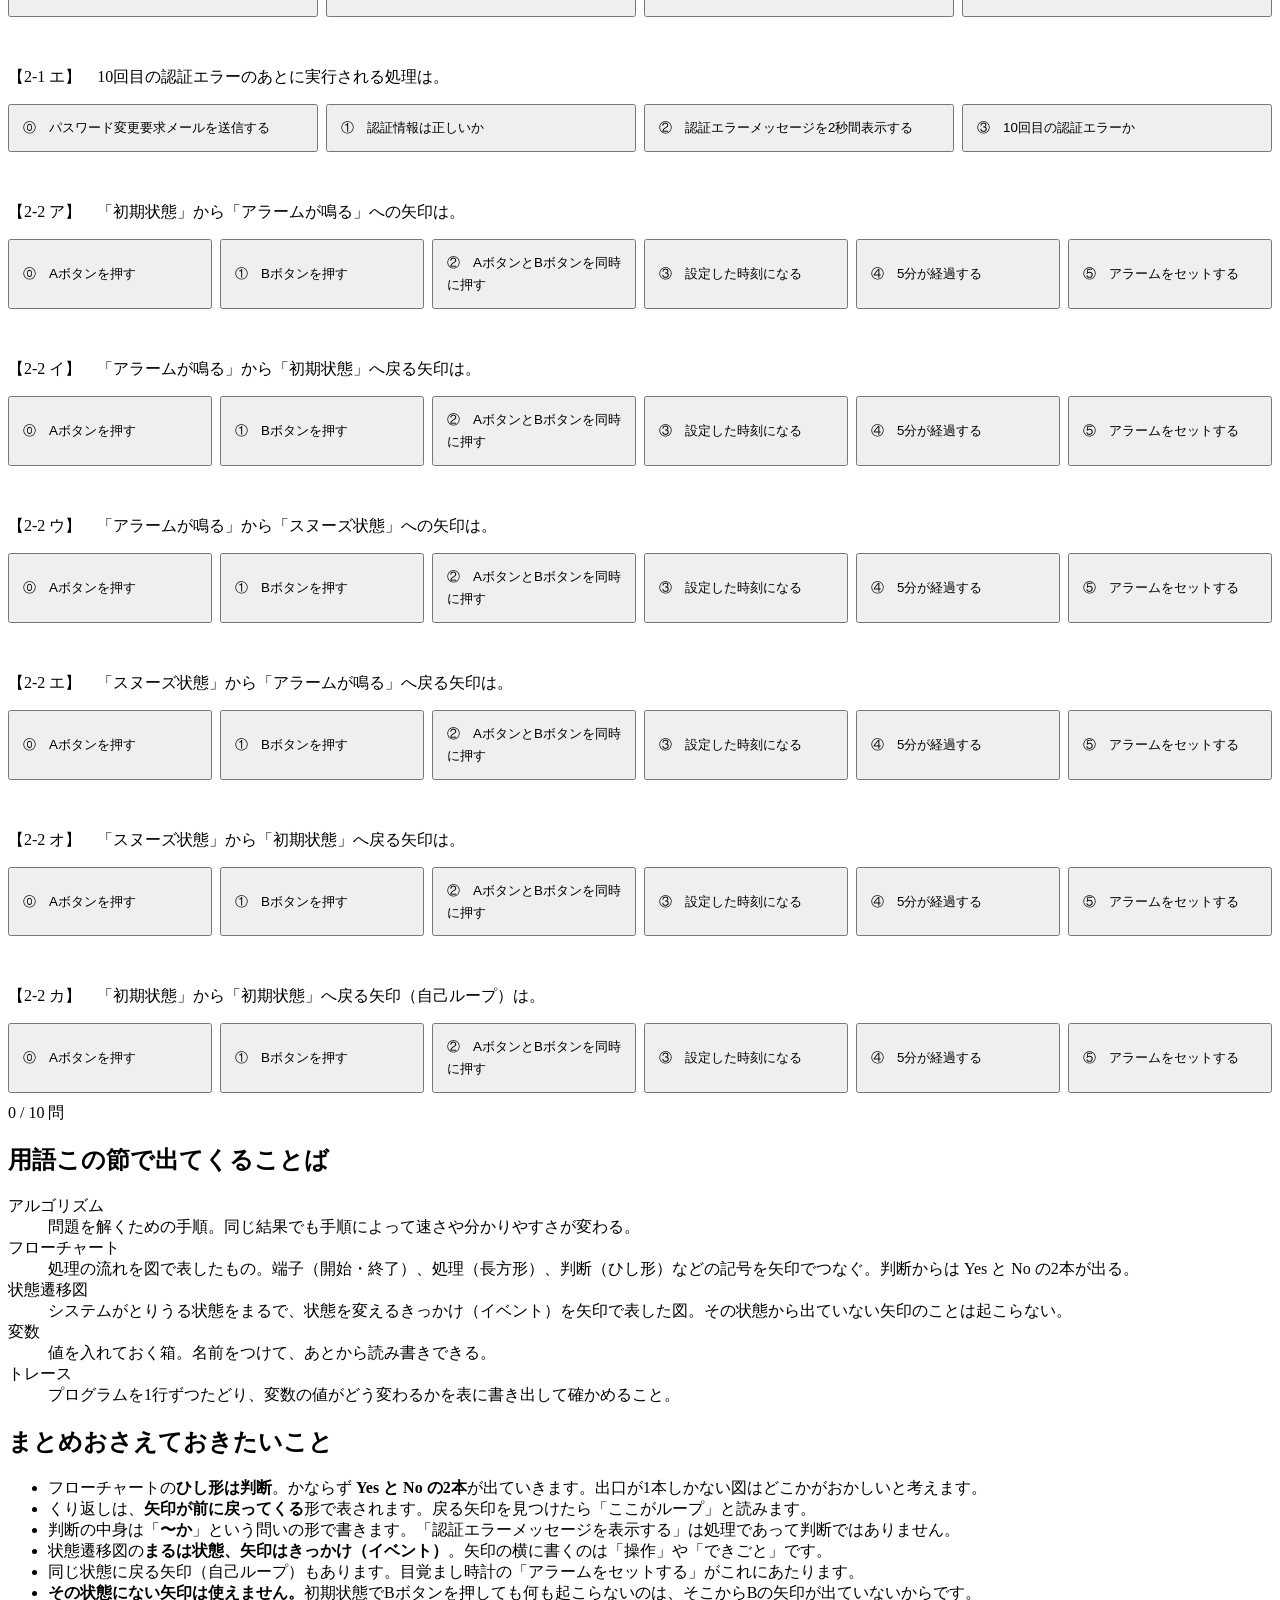
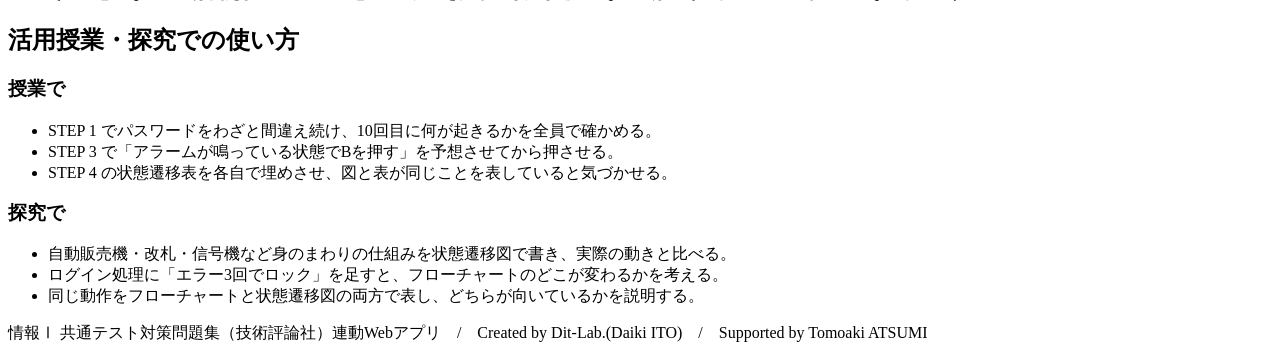
==== commit 6475c456: "fix: 解説文が折り返さず画面からはみ出す場合がある不具合を修正" ====
--- a/index.html
+++ b/index.html
@@ -6,7 +6,7 @@
 <title>フローチャートと状態遷移図を動かして理解する｜情報Ⅰ共通テスト対策問題集</title>
 <meta name="description" content="記号の意味をおぼえるだけでは図は読めません。ログイン処理を実際に流し、目覚まし時計のボタンを実際に押して、図のとおりに動くことを確かめます。">
 <link rel="icon" href="data:image/svg+xml,%3Csvg xmlns=%22http://www.w3.org/2000/svg%22 viewBox=%220 0 32 32%22%3E%3Crect width=%2232%22 height=%2232%22 fill=%22%2315181c%22/%3E%3Ctext x=%2216%22 y=%2222%22 font-size=%2218%22 font-family=%22monospace%22 fill=%22%23fff%22 text-anchor=%22middle%22%3E01%3C/text%3E%3C/svg%3E">
-<link rel="stylesheet" href="css/style.css?v=ea93572e">
+<link rel="stylesheet" href="css/style.css?v=1b60c856">
 <link rel="stylesheet" href="css/app.css?v=269c6e0c">
 </head>
 <body>
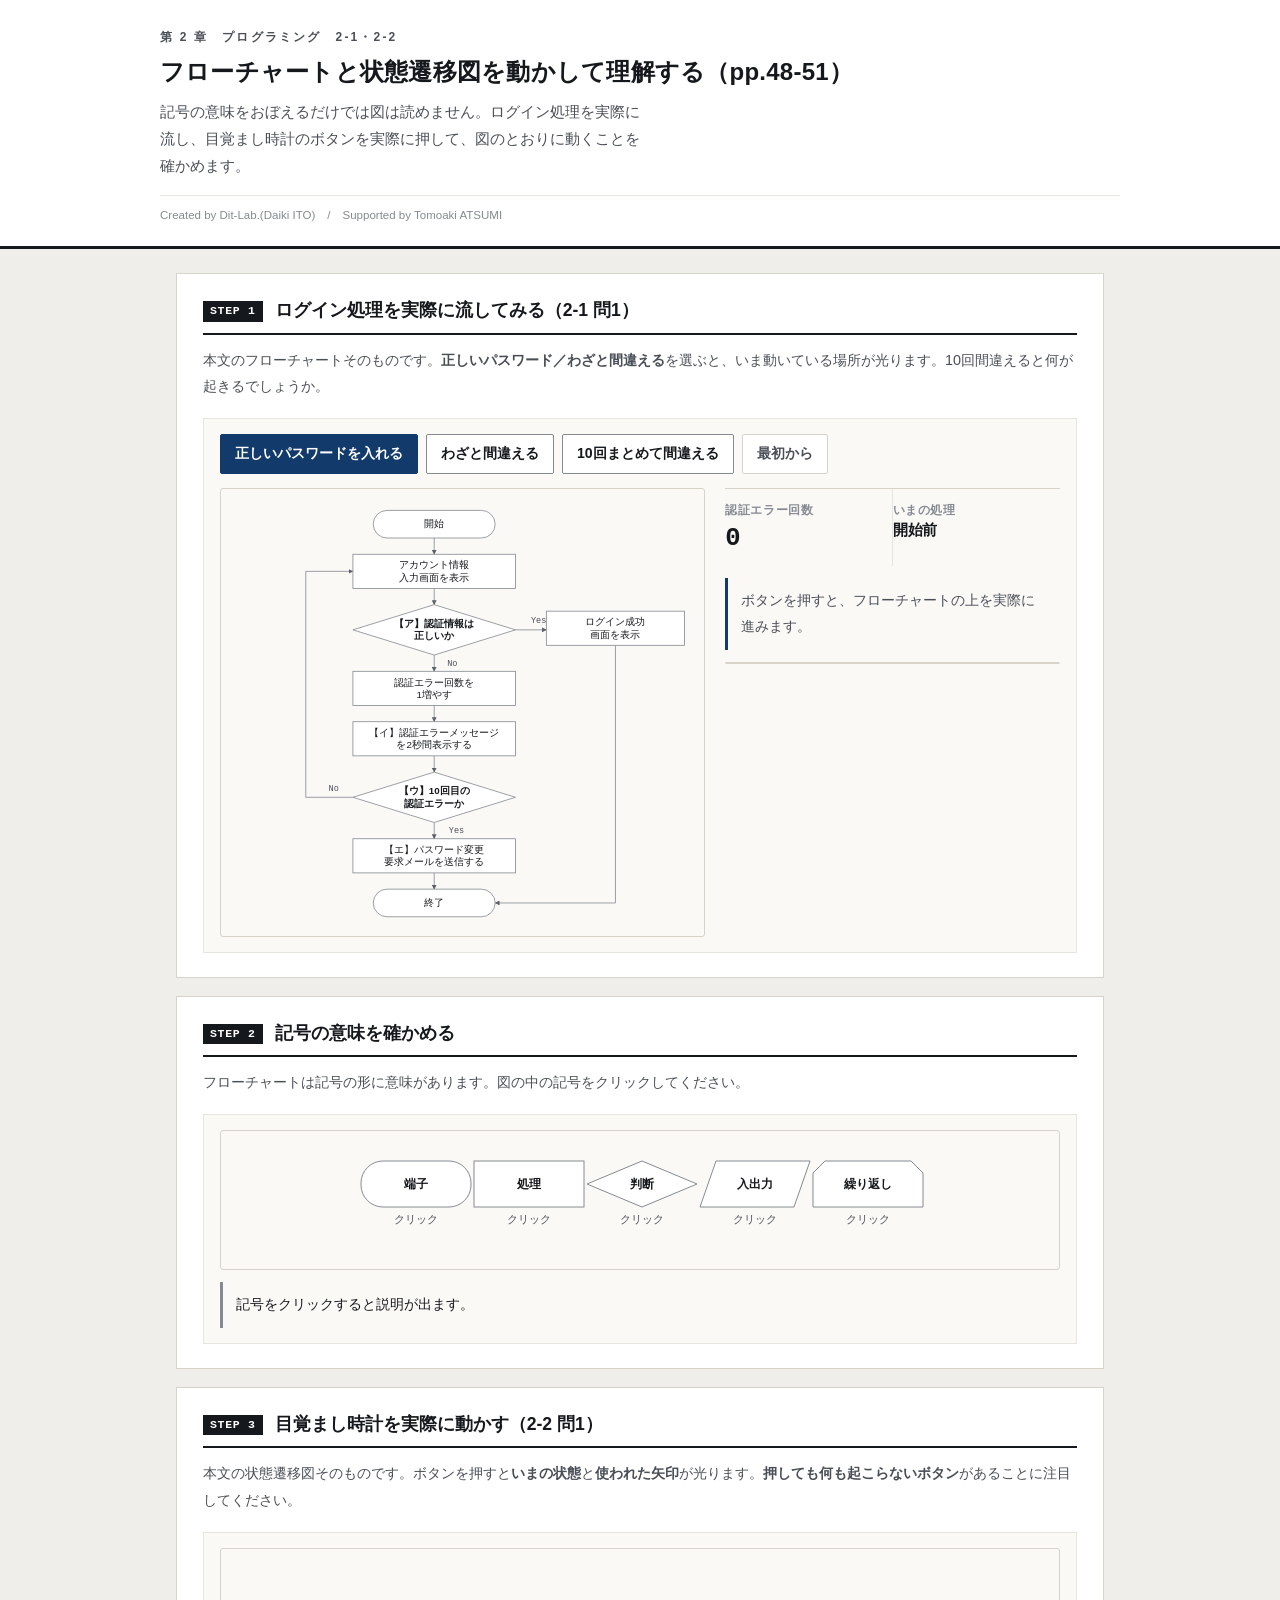
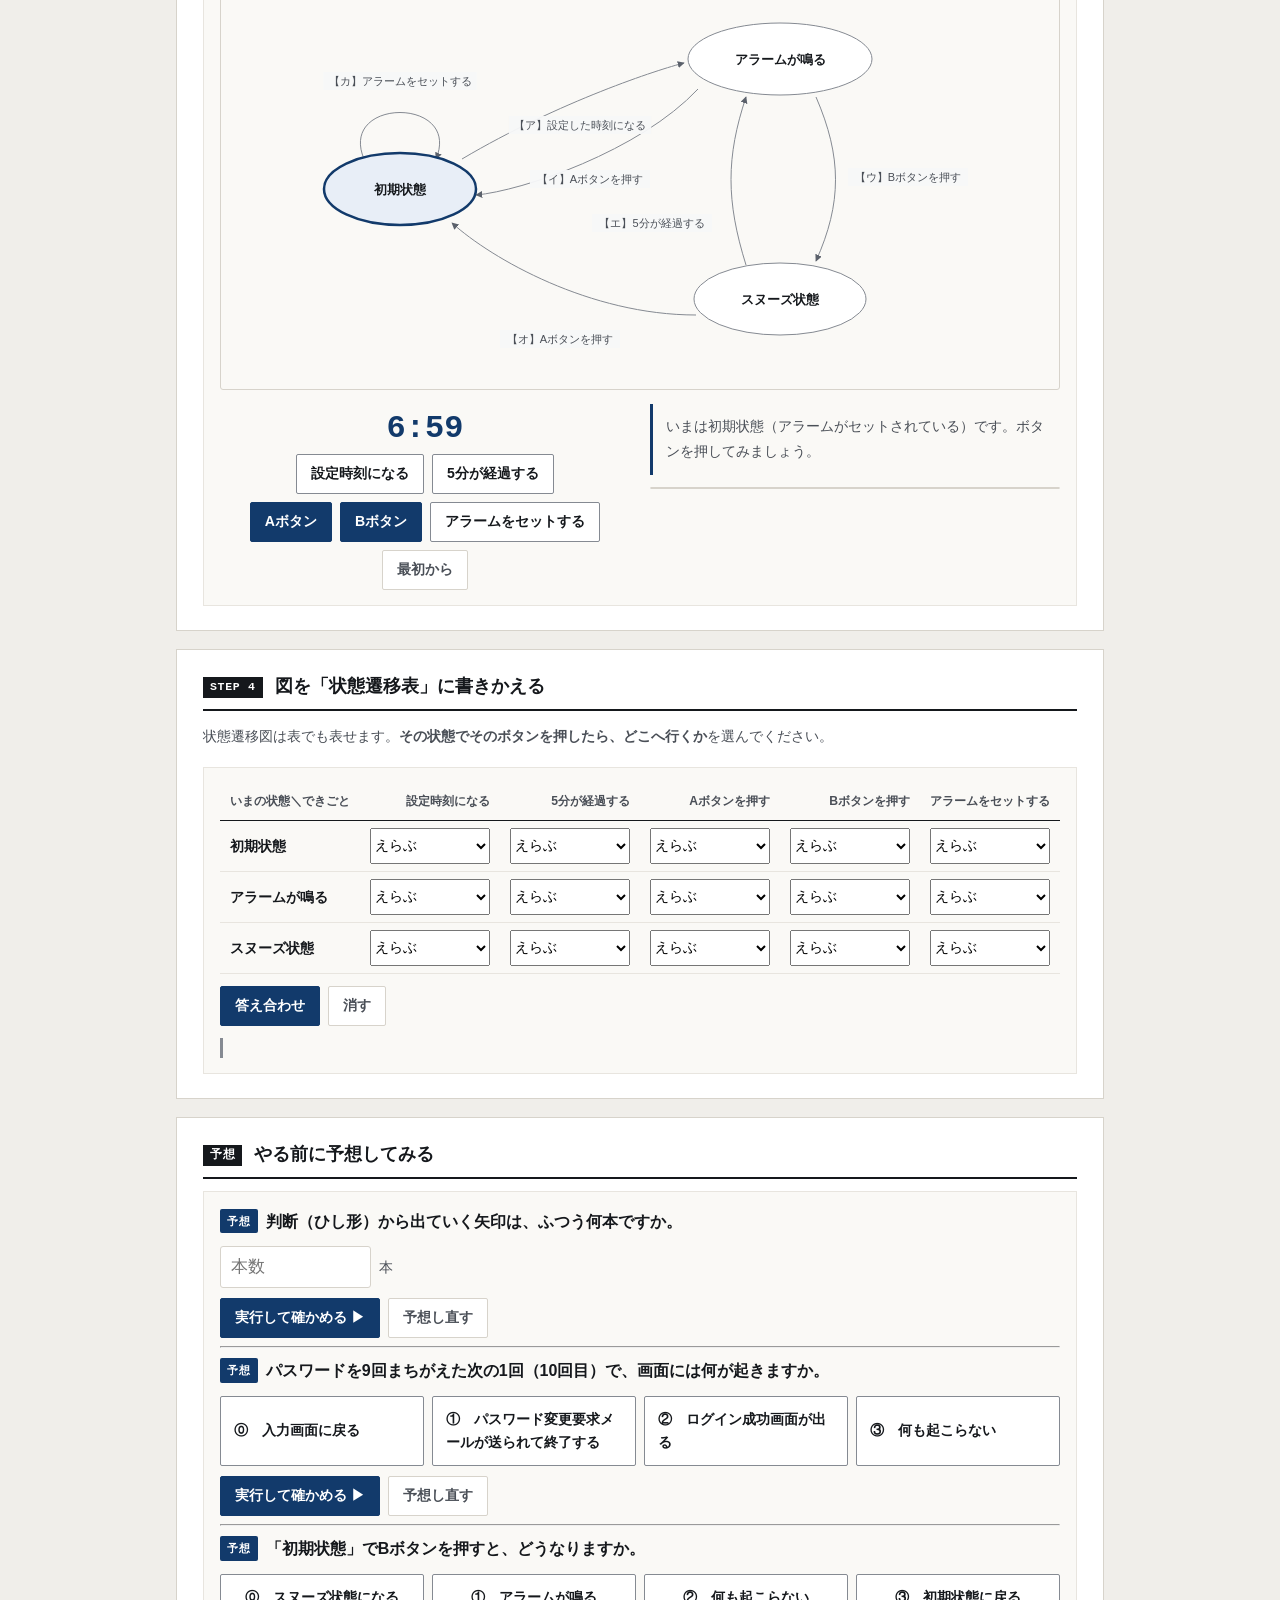
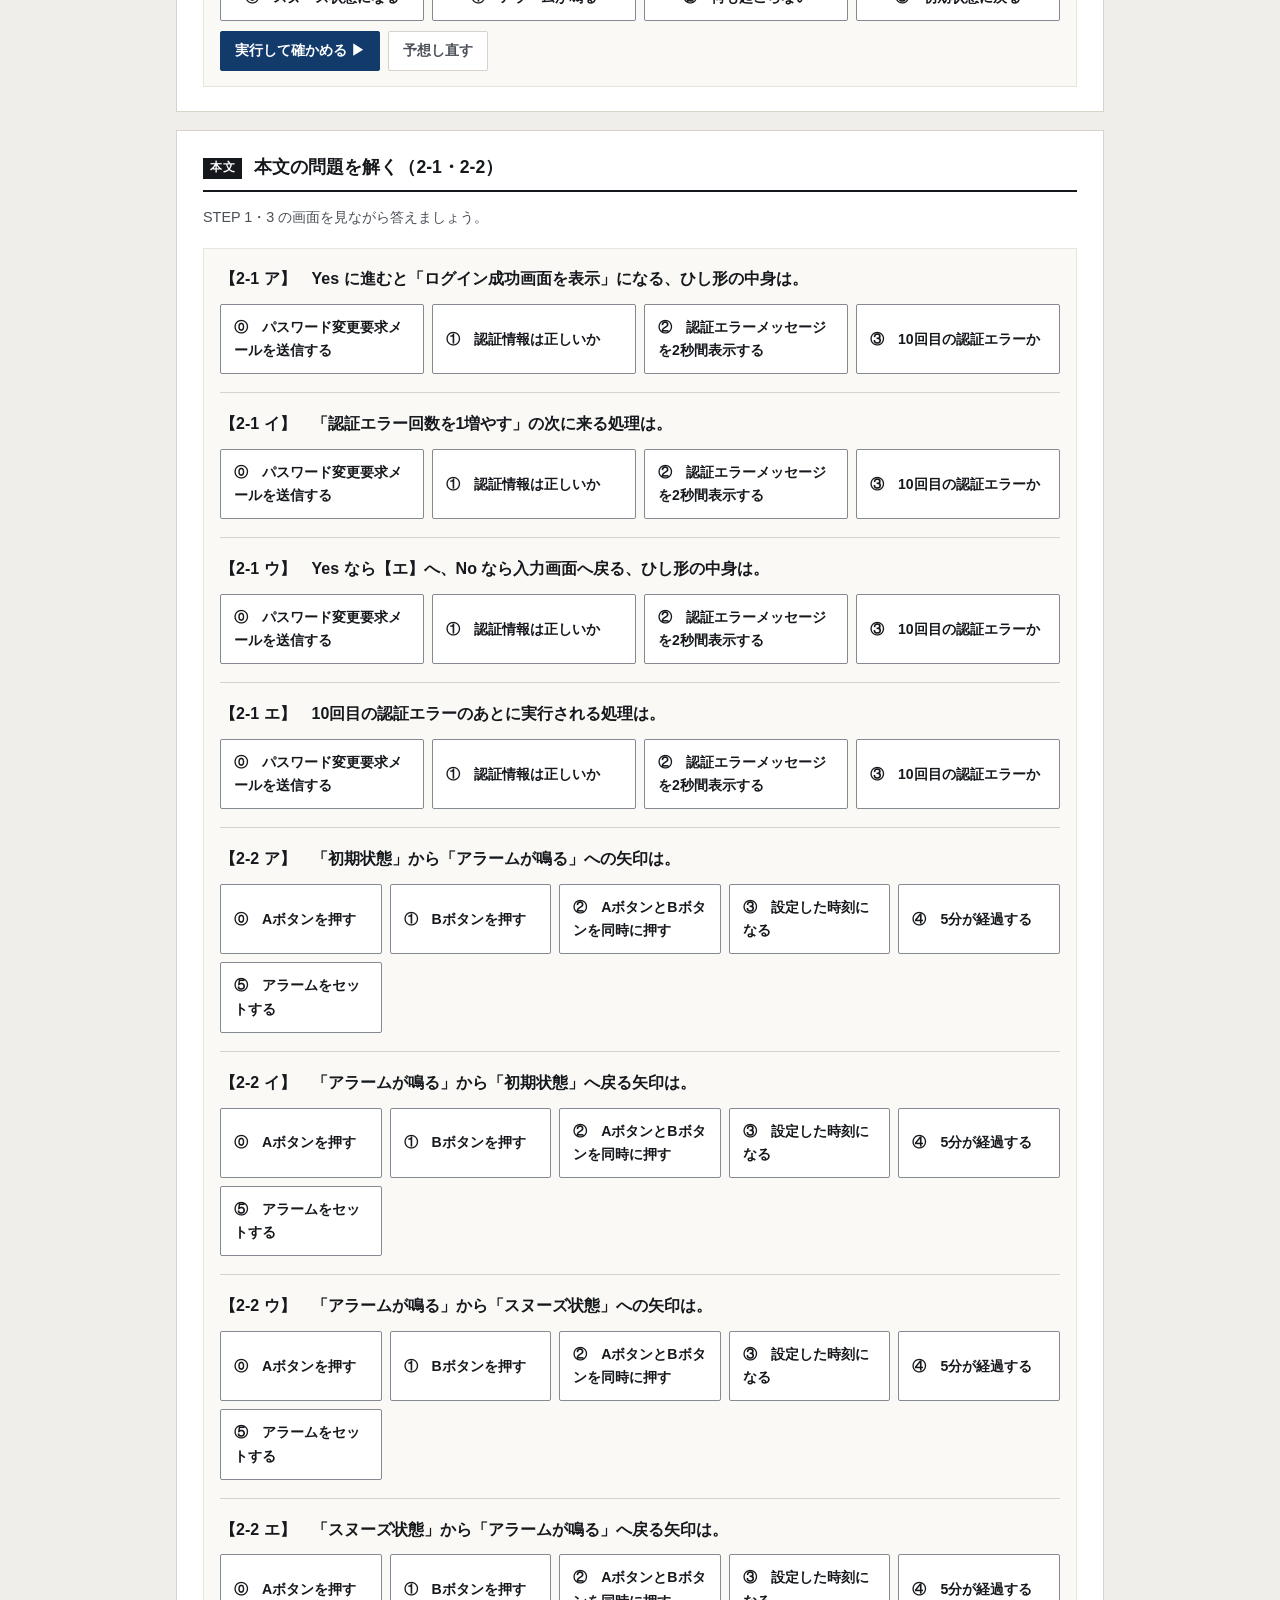
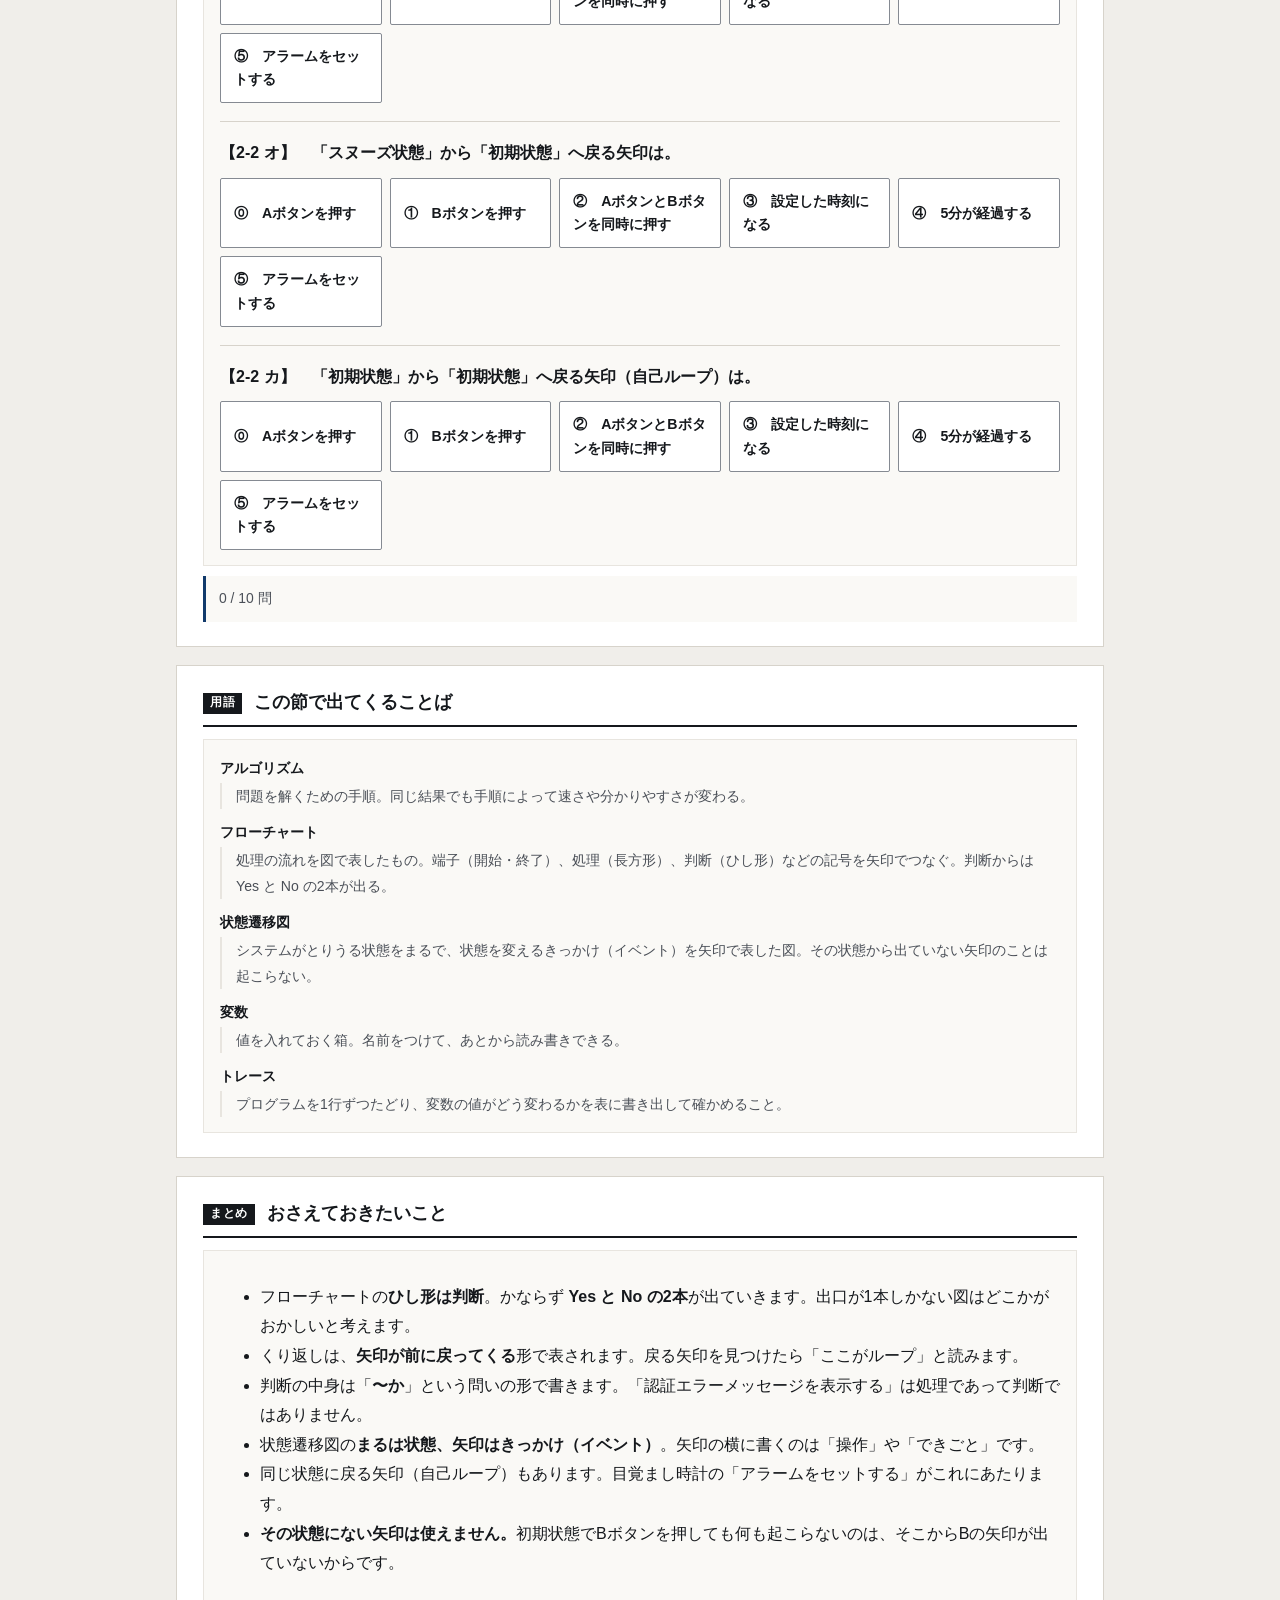
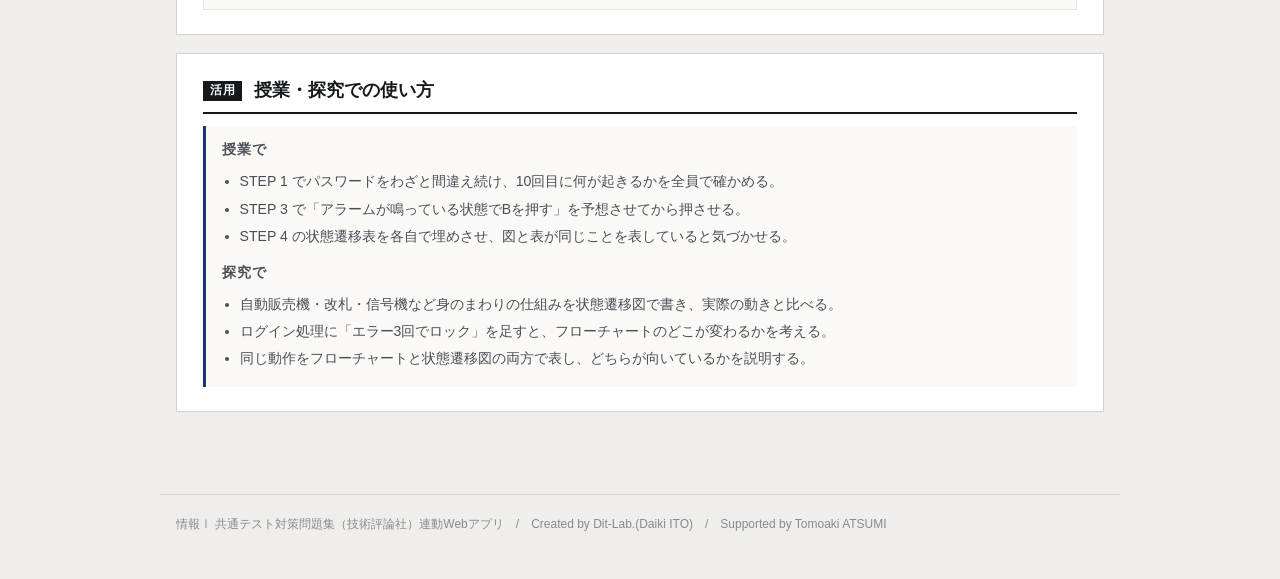
==== commit 4fe0b1e5: "fix: 未定義のCSS変数（--line/--muted/--sans）で枠線と文字色が消えていた問題を修正" ====
--- a/index.html
+++ b/index.html
@@ -6,7 +6,7 @@
 <title>フローチャートと状態遷移図を動かして理解する｜情報Ⅰ共通テスト対策問題集</title>
 <meta name="description" content="記号の意味をおぼえるだけでは図は読めません。ログイン処理を実際に流し、目覚まし時計のボタンを実際に押して、図のとおりに動くことを確かめます。">
 <link rel="icon" href="data:image/svg+xml,%3Csvg xmlns=%22http://www.w3.org/2000/svg%22 viewBox=%220 0 32 32%22%3E%3Crect width=%2232%22 height=%2232%22 fill=%22%2315181c%22/%3E%3Ctext x=%2216%22 y=%2222%22 font-size=%2218%22 font-family=%22monospace%22 fill=%22%23fff%22 text-anchor=%22middle%22%3E01%3C/text%3E%3C/svg%3E">
-<link rel="stylesheet" href="css/style.css?v=1b60c856">
+<link rel="stylesheet" href="css/style.css?v=88681cd4">
 <link rel="stylesheet" href="css/app.css?v=269c6e0c">
 </head>
 <body>
--- a/css/style.css
+++ b/css/style.css
@@ -0,0 +1,304 @@
+/* =========================================================
+   情報Ⅰ 共通テスト対策問題集 — Web アプリ共通スタイル
+   紙面（参考書）に寄せた設計。装飾色は使わず、色は意味を持つときだけ。
+   ========================================================= */
+
+:root{
+  --paper:#ffffff;
+  --paper-2:#faf9f6;      /* うすい紙 */
+  --bg:#f0eeea;           /* 台紙 */
+  --ink:#15181c;
+  --ink-2:#4a4f57;
+  --ink-3:#858a92;
+  --rule:#d7d3cb;
+  /* 旧名のまま書かれているアプリ用の別名（未定義だと枠線や文字色が消えるため） */
+  --line: var(--rule);
+  --muted: var(--ink-2);
+  --sans: var(--font);         /* 罫線 */
+  --rule-2:#e8e5df;
+  --accent:#123a6b;       /* 濃紺。主要操作と現在地だけに使う */
+  --accent-w:#e9eef6;
+  --zero:#c0392b;         /* 左＝0 */
+  --one:#1d4ed8;          /* 右＝1 */
+  --ok:#1f7a3d;   --ok-bg:#eef6f0;
+  --ng:#b3261e;   --ng-bg:#fbefee;
+  --warn:#8a5a00; --warn-bg:#fbf5e8;
+  --font:"Hiragino Kaku Gothic ProN","Hiragino Sans","Yu Gothic Medium","Yu Gothic",
+         "Noto Sans JP",Meiryo,-apple-system,BlinkMacSystemFont,sans-serif;
+  --mono:"SFMono-Regular",Menlo,Consolas,"Courier New",monospace;
+}
+
+*{box-sizing:border-box}
+[hidden]{display:none !important}
+html{-webkit-text-size-adjust:100%}
+body{
+  margin:0; background:var(--bg); color:var(--ink);
+  font-family:var(--font); font-size:16px; line-height:1.85;
+  font-feature-settings:"palt" 1;
+}
+h1,h2,h3,h4{line-height:1.45; margin:0; font-weight:700}
+p{margin:0 0 .75em} p:last-child{margin-bottom:0}
+a{color:var(--accent)}
+
+/* ---------- 標題 ---------- */
+.app-header{background:var(--paper); border-bottom:3px solid var(--ink); padding:26px 20px 20px}
+.app-header .inner{max-width:960px; margin:0 auto}
+.app-header .eyebrow{
+  font-size:.75rem; font-weight:700; color:var(--ink-2); letter-spacing:.18em;
+  display:block; margin-bottom:7px;
+}
+.app-header h1{font-size:1.5rem; letter-spacing:.01em}
+.app-header .lead{font-size:.92rem; color:var(--ink-2); margin-top:9px; max-width:60ch}
+.app-header .credit{
+  font-size:.72rem; color:var(--ink-3); margin-top:14px;
+  padding-top:9px; border-top:1px solid var(--rule-2);
+}
+
+/* ---------- 版面 ---------- */
+.wrap{max-width:960px; margin:0 auto; padding:24px 16px 64px}
+.step{background:var(--paper); border:1px solid var(--rule); padding:24px 26px; margin-bottom:18px}
+.step > h2{
+  display:flex; align-items:baseline; gap:12px; font-size:1.1rem;
+  padding-bottom:9px; border-bottom:2px solid var(--ink); margin-bottom:12px;
+}
+.step > h2 .no{
+  flex:none; font-family:var(--mono); font-size:.72rem; font-weight:700;
+  background:var(--ink); color:var(--paper); padding:2px 7px; letter-spacing:.06em;
+  position:relative; top:-2px;
+}
+.step > .desc{color:var(--ink-2); font-size:.9rem; margin-bottom:18px}
+.step[hidden]{display:none}
+
+.grid{display:grid; gap:20px}
+.grid > *{min-width:0}          /* 子の中身で列が広がるのを防ぐ */
+@media(min-width:800px){ .grid.c2{grid-template-columns:1fr 1fr} }
+@media(min-width:800px){ .grid.c21{grid-template-columns:1.45fr 1fr} }
+
+.panel{border:1px solid var(--rule-2); background:var(--paper-2); padding:15px 16px; min-width:0}
+.panel > h3{
+  font-size:.8rem; font-weight:700; color:var(--ink-2); letter-spacing:.08em;
+  margin-bottom:12px; padding-bottom:6px; border-bottom:1px solid var(--rule);
+}
+
+/* ---------- 部品 ---------- */
+.btn{
+  appearance:none; border:1px solid var(--ink-3); background:var(--paper); color:var(--ink);
+  font-family:inherit; font-size:.88rem; font-weight:700; padding:8px 14px;
+  border-radius:2px; cursor:pointer; min-height:40px; line-height:1.4;
+  transition:background .12s, border-color .12s, color .12s;
+}
+.btn:hover:not(:disabled){background:var(--accent-w); border-color:var(--accent); color:var(--accent)}
+.btn:disabled{opacity:.35; cursor:not-allowed}
+.btn.primary{background:var(--accent); color:var(--paper); border-color:var(--accent)}
+.btn.primary:hover:not(:disabled){background:#0d2c53; color:var(--paper)}
+.btn.ghost{border-color:var(--rule); color:var(--ink-2)}
+.btn.sm{font-size:.8rem; padding:5px 10px; min-height:34px}
+.btn-row{display:flex; flex-wrap:wrap; gap:8px; align-items:center}
+
+/* タブ（見出し下線式） */
+.seg{display:flex; gap:0; border-bottom:1px solid var(--rule)}
+.seg button{
+  appearance:none; border:0; background:transparent; font-family:inherit; font-size:.88rem;
+  font-weight:700; color:var(--ink-3); padding:9px 4px; margin-right:26px; cursor:pointer;
+  border-bottom:3px solid transparent; margin-bottom:-1px; min-height:40px;
+}
+.seg button:hover{color:var(--ink-2)}
+.seg button[aria-pressed="true"]{color:var(--ink); border-bottom-color:var(--accent)}
+
+label.fld{display:block; font-size:.78rem; font-weight:700; color:var(--ink-2); margin-bottom:5px; letter-spacing:.04em}
+input[type=text], textarea, input[type=number]{
+  width:100%; font-family:inherit; font-size:1rem; color:var(--ink);
+  border:1px solid var(--ink-3); border-radius:2px; padding:9px 11px;
+  background:var(--paper); min-height:42px;
+}
+input:focus, textarea:focus{outline:2px solid var(--accent); outline-offset:-1px; border-color:var(--accent)}
+.btn:focus-visible, .seg button:focus-visible, .node-card:focus-visible{outline:2px solid var(--accent); outline-offset:2px}
+textarea{resize:vertical; line-height:1.7}
+.mono{font-family:var(--mono)}
+
+table.tbl{width:100%; border-collapse:collapse; font-size:.89rem}
+table.tbl th, table.tbl td{border-bottom:1px solid var(--rule-2); padding:7px 10px; text-align:right}
+table.tbl th:first-child, table.tbl td:first-child{text-align:left}
+table.tbl thead th{border-bottom:1.5px solid var(--ink); font-size:.76rem; color:var(--ink-2); font-weight:700; white-space:nowrap}
+.tbl-scroll{overflow-x:auto; -webkit-overflow-scrolling:touch; max-width:100%}
+
+.note{padding:10px 13px; font-size:.87rem; border-left:3px solid var(--ink-3); background:var(--paper-2); overflow-wrap:break-word; word-break:break-word}
+.note.ok{background:var(--ok-bg); border-left-color:var(--ok); color:#123f22}
+.note.ng{background:var(--ng-bg); border-left-color:var(--ng); color:#6d1a15}
+.note.info{background:var(--paper-2); border-left-color:var(--accent); color:var(--ink-2)}
+.note.warn{background:var(--warn-bg); border-left-color:var(--warn); color:#5c3d00}
+.note[hidden]{display:none}
+
+.badge{
+  display:inline-block; font-size:.72rem; font-weight:700; padding:1px 7px;
+  border:1px solid var(--rule); color:var(--ink-2); background:var(--paper); letter-spacing:.04em;
+}
+
+/* 数値は罫線で仕切るだけ。カードにしない */
+.metrics{display:flex; flex-wrap:wrap; gap:0; border-top:1px solid var(--rule)}
+.metric{flex:1 1 130px; padding:11px 14px 11px 0; border-right:1px solid var(--rule-2)}
+.metric:last-child{border-right:0}
+.metric .k{font-size:.74rem; color:var(--ink-3); font-weight:700; letter-spacing:.05em}
+.metric .v{font-size:1.6rem; font-weight:700; line-height:1.3; font-family:var(--mono); letter-spacing:-.01em}
+.metric .s{font-size:.76rem; color:var(--ink-2)}
+
+.bit0{color:var(--zero); font-weight:700}
+.bit1{color:var(--one); font-weight:700}
+
+.app-footer{
+  max-width:960px; margin:0 auto; padding:18px 16px 44px; color:var(--ink-3);
+  font-size:.75rem; border-top:1px solid var(--rule);
+}
+.sr-only{position:absolute;width:1px;height:1px;overflow:hidden;clip:rect(0 0 0 0);white-space:nowrap}
+
+@media(max-width:640px){
+  body{font-size:15px}
+  .app-header{padding:20px 16px 16px}
+  .app-header h1{font-size:1.16rem}
+  .wrap{padding:16px 12px 52px}
+  .step{padding:18px 15px}
+  .seg button{margin-right:18px; font-size:.84rem}
+  .metric{flex-basis:50%; border-right:0}
+}
+@media (prefers-reduced-motion:reduce){ *{animation:none!important; transition:none!important} }
+
+/* ---------- 自分のデータ・共有・印刷 ---------- */
+.toolbar{display:flex; flex-wrap:wrap; gap:8px; align-items:center; margin-top:12px;
+  padding-top:12px; border-top:1px solid var(--rule-2)}
+.toolbar .hint{font-size:.78rem; color:var(--ink-3)}
+.paste-area{width:100%; min-height:110px; font-family:var(--mono); font-size:.86rem}
+.use-note{background:var(--paper-2); border-left:3px solid var(--accent); padding:14px 16px; font-size:.88rem}
+.use-note h3{font-size:.86rem; letter-spacing:.06em; margin-bottom:8px; color:var(--ink-2)}
+.use-note ol, .use-note ul{margin:0; padding-left:1.25em; line-height:1.95; color:var(--ink-2)}
+
+@media print{
+  body{background:#fff}
+  .app-header{border-bottom:2px solid #000}
+  .step{border:1px solid #bbb; break-inside:avoid; page-break-inside:avoid; margin-bottom:12px}
+  .btn, .seg, .toolbar, input[type=range]{display:none !important}
+  .note{border-left-width:2px}
+  a[href]:after{content:""}
+}
+
+/* ---------- 入力グリッド ---------- */
+.dg-scroll{overflow:auto; -webkit-overflow-scrolling:touch; border:1px solid var(--rule); background:var(--paper); max-height:420px}
+table.dg{border-collapse:collapse; font-family:var(--mono); font-size:.9rem; min-width:100%}
+table.dg th, table.dg td{border:1px solid var(--rule-2); padding:0}
+table.dg thead th{background:var(--paper-2); position:sticky; top:0; z-index:2}
+table.dg .dg-n{background:var(--paper-2); color:var(--ink-3); font-size:.76rem; font-weight:400;
+  text-align:center; min-width:34px; padding:0 4px; position:sticky; left:0; z-index:1}
+table.dg .dg-corner{background:var(--paper-2); min-width:34px; position:sticky; left:0; z-index:3}
+table.dg .dg-act{background:var(--paper-2); width:34px}
+.dg-h, .dg-c{width:100%; min-width:96px; border:0; background:transparent; font-family:inherit;
+  font-size:.9rem; padding:8px 9px; color:var(--ink); min-height:38px}
+.dg-h{font-weight:700; font-family:var(--font); font-size:.82rem; color:var(--ink-2)}
+.dg-c.num{text-align:right}
+.dg-c:focus, .dg-h:focus{outline:2px solid var(--accent); outline-offset:-2px; background:var(--accent-w)}
+.dg-del{border:0; background:transparent; color:var(--ink-3); cursor:pointer; width:32px; height:34px; font-size:1rem}
+.dg-del:hover{color:var(--ng)}
+.dg-tools{display:flex; flex-wrap:wrap; gap:8px; align-items:center; margin-top:10px}
+.dg-hint{font-size:.76rem; color:var(--ink-3)}
+
+/* ---------- ファイル読み込み ---------- */
+.filebox{display:flex; flex-wrap:wrap; gap:10px; align-items:center; padding:12px;
+  border:1px dashed var(--rule); background:var(--paper-2)}
+.filebox input[type=file]{font-size:.85rem; font-family:inherit; max-width:100%}
+.filebox .sel{max-width:220px}
+.filelabel{display:inline-flex; align-items:center; gap:6px; font-size:.85rem; font-weight:700;
+  border:1px solid var(--ink-3); background:var(--paper); padding:8px 14px; border-radius:2px; cursor:pointer; min-height:40px}
+.filelabel:hover{border-color:var(--accent); color:var(--accent); background:var(--accent-w)}
+.filelabel input{display:none}
+
+/* ---------- 用語解説 ---------- */
+.term{position:relative; border-bottom:1.5px dotted var(--accent); cursor:help; color:var(--accent); font-weight:700}
+.term .term-pop{display:none; position:absolute; left:0; top:1.7em; z-index:50; width:min(300px,78vw);
+  background:var(--paper); border:1px solid var(--ink-3); box-shadow:0 6px 20px rgba(0,0,0,.14);
+  padding:10px 12px; font-size:.82rem; font-weight:400; color:var(--ink-2); line-height:1.75;
+  border-left:3px solid var(--accent); cursor:auto; text-align:left}
+.term .term-pop b{display:block; color:var(--ink); font-size:.86rem; margin-bottom:3px}
+.term.open .term-pop{display:block}
+dl.gloss{margin:0; font-size:.88rem}
+dl.gloss dt{font-weight:700; color:var(--ink); margin-top:10px}
+dl.gloss dt:first-child{margin-top:0}
+dl.gloss dd{margin:2px 0 0; color:var(--ink-2); line-height:1.85; padding-left:1em; border-left:2px solid var(--rule-2)}
+@media print{ .term{border-bottom:0; color:inherit} .term .term-pop{display:none !important} }
+
+/* ---------- スマホ・タブレット ---------- */
+@media (max-width:1024px){
+  /* iOS で入力時に画面が勝手に拡大するのを防ぐ（16px 未満だとズームする） */
+  input[type=text], input[type=number], textarea, select, .dg-c, .dg-h{ font-size:16px }
+  .dg-c, .dg-h{ min-width:110px }
+}
+@media (max-width:820px){
+  .grid.c2,.grid.c21{grid-template-columns:1fr}
+  .dg-scroll{max-height:340px}
+  .filebox{flex-direction:column; align-items:stretch}
+  .filebox .sel{max-width:100%}
+  .term .term-pop{left:auto; right:0; width:min(280px,86vw)}
+}
+@media (max-width:480px){
+  .step > h2{font-size:1rem; flex-wrap:wrap}
+  .metrics{gap:0}
+  .metric{flex-basis:50%; padding-right:10px}
+  .metric .v{font-size:1.3rem}
+  .btn{padding:8px 12px}
+  .dg-tools{gap:6px}
+  .dg-hint{width:100%}
+}
+/* タッチ操作でのスクロールを滑らかに */
+.tbl-scroll, .dg-scroll, .tree-box{ -webkit-overflow-scrolling:touch; overscroll-behavior-x:contain }
+
+/* 幅指定つきの入力欄がスマートフォンではみ出さないようにする */
+input[type=text], input[type=number], input[type=search], textarea, select{ max-width:100% }
+.btn-row > label{ min-width:0; max-width:100% }
+.btn-row > label input, .btn-row > label select{ max-width:100% }
+
+/* 共通：○×判定・並べかえ（quiz.js 用） */
+.abcde{border:1px solid var(--rule); border-radius:3px; overflow:hidden}
+.abcde > div{border-top:1px solid var(--rule); padding:10px 12px}
+.abcde > div:first-child{border-top:0}
+.abcde .st{display:flex; gap:10px; align-items:flex-start; flex-wrap:wrap}
+.abcde .st .k{font-weight:700; font-family:var(--mono); min-width:1.4em}
+.abcde .st .t{flex:1; min-width:12em}
+.abcde .jb{display:flex; gap:6px}
+.abcde .jb .btn{min-width:3.4em; padding:6px 10px; text-align:center}
+.prep{display:grid; grid-template-columns:repeat(auto-fit,minmax(150px,1fr)); gap:10px; margin-top:10px}
+.prep .slot{border:1px dashed var(--ink-3); border-radius:3px; padding:10px; min-height:92px; background:var(--paper)}
+.prep .slot.filled{border-style:solid}
+.prep .slot .tag{font:700 .74rem/1.4 var(--mono); color:var(--accent); display:block; margin-bottom:6px}
+.prep .slot .txt{font-size:.86rem; line-height:1.7}
+.cards{display:flex; flex-wrap:wrap; gap:8px; margin-top:10px}
+.cards .c{border:1px solid var(--ink-3); border-radius:3px; padding:9px 12px; background:var(--paper);
+  cursor:pointer; font-size:.88rem; max-width:100%; text-align:left; font-family:inherit; color:var(--ink)}
+.cards .c:hover{background:var(--warn-bg)}
+.cards .c.used{opacity:.35; pointer-events:none}
+
+/* --- 予想してから実行 --- */
+.pmark{display:inline-block; background:var(--accent); color:#fff; font-size:.7rem; font-weight:700;
+  letter-spacing:.08em; padding:2px 7px; border-radius:2px; margin-right:8px; vertical-align:2px}
+input.pin{font-size:1.05rem; padding:7px 10px; border:1px solid var(--rule); border-radius:3px;
+  width:9em; max-width:100%; background:#fff}
+.btn-row .unit{color:var(--muted); font-size:.9rem}
+.choice4 .btn.on{border-color:var(--accent); box-shadow:inset 0 0 0 1px var(--accent); font-weight:700}
+/* 設問文の見出し（flex ではなく通常の段落。.qhead は左右振り分け用なので用途が別） */
+.pq{margin:0 0 10px; font-weight:700; line-height:1.85}
+
+/* --- 自分のテーマでやってみる（ワークシート） --- */
+.wsheet{display:grid; gap:14px}
+@media(min-width:760px){ .wsheet{grid-template-columns:1fr 1fr} }
+.wsf{display:block}
+.wsf .wsl{display:block; font-weight:700; font-size:.9rem; margin-bottom:3px}
+.wsf .wsh{display:block; font-size:.78rem; color:var(--muted); margin-bottom:5px; line-height:1.6}
+.wsf textarea{width:100%; max-width:100%; font:inherit; font-size:.92rem; line-height:1.75;
+  padding:8px 10px; border:1px solid var(--rule); border-radius:3px; background:#fff; resize:vertical}
+.wsf textarea:focus{outline:2px solid var(--accent); outline-offset:-2px}
+.wsout{margin-top:14px; border:1px solid var(--ink-3); border-radius:3px; background:#fff; padding:16px 18px}
+.wsout h4{margin:0 0 10px; font-size:1rem}
+.wsout dl{margin:0}
+.wsout dt{font-weight:700; font-size:.84rem; color:var(--accent); margin-top:10px}
+.wsout dd{margin:2px 0 0; font-size:.92rem; line-height:1.85; white-space:pre-wrap}
+.wsout .wsmsg{margin:10px 0 0; font-size:.86rem; color:var(--muted)}
+@media print{
+  .app-header, .btn-row, .step:not(.wsprint){ display:none !important }
+  .wsout{border:none; padding:0}
+}
